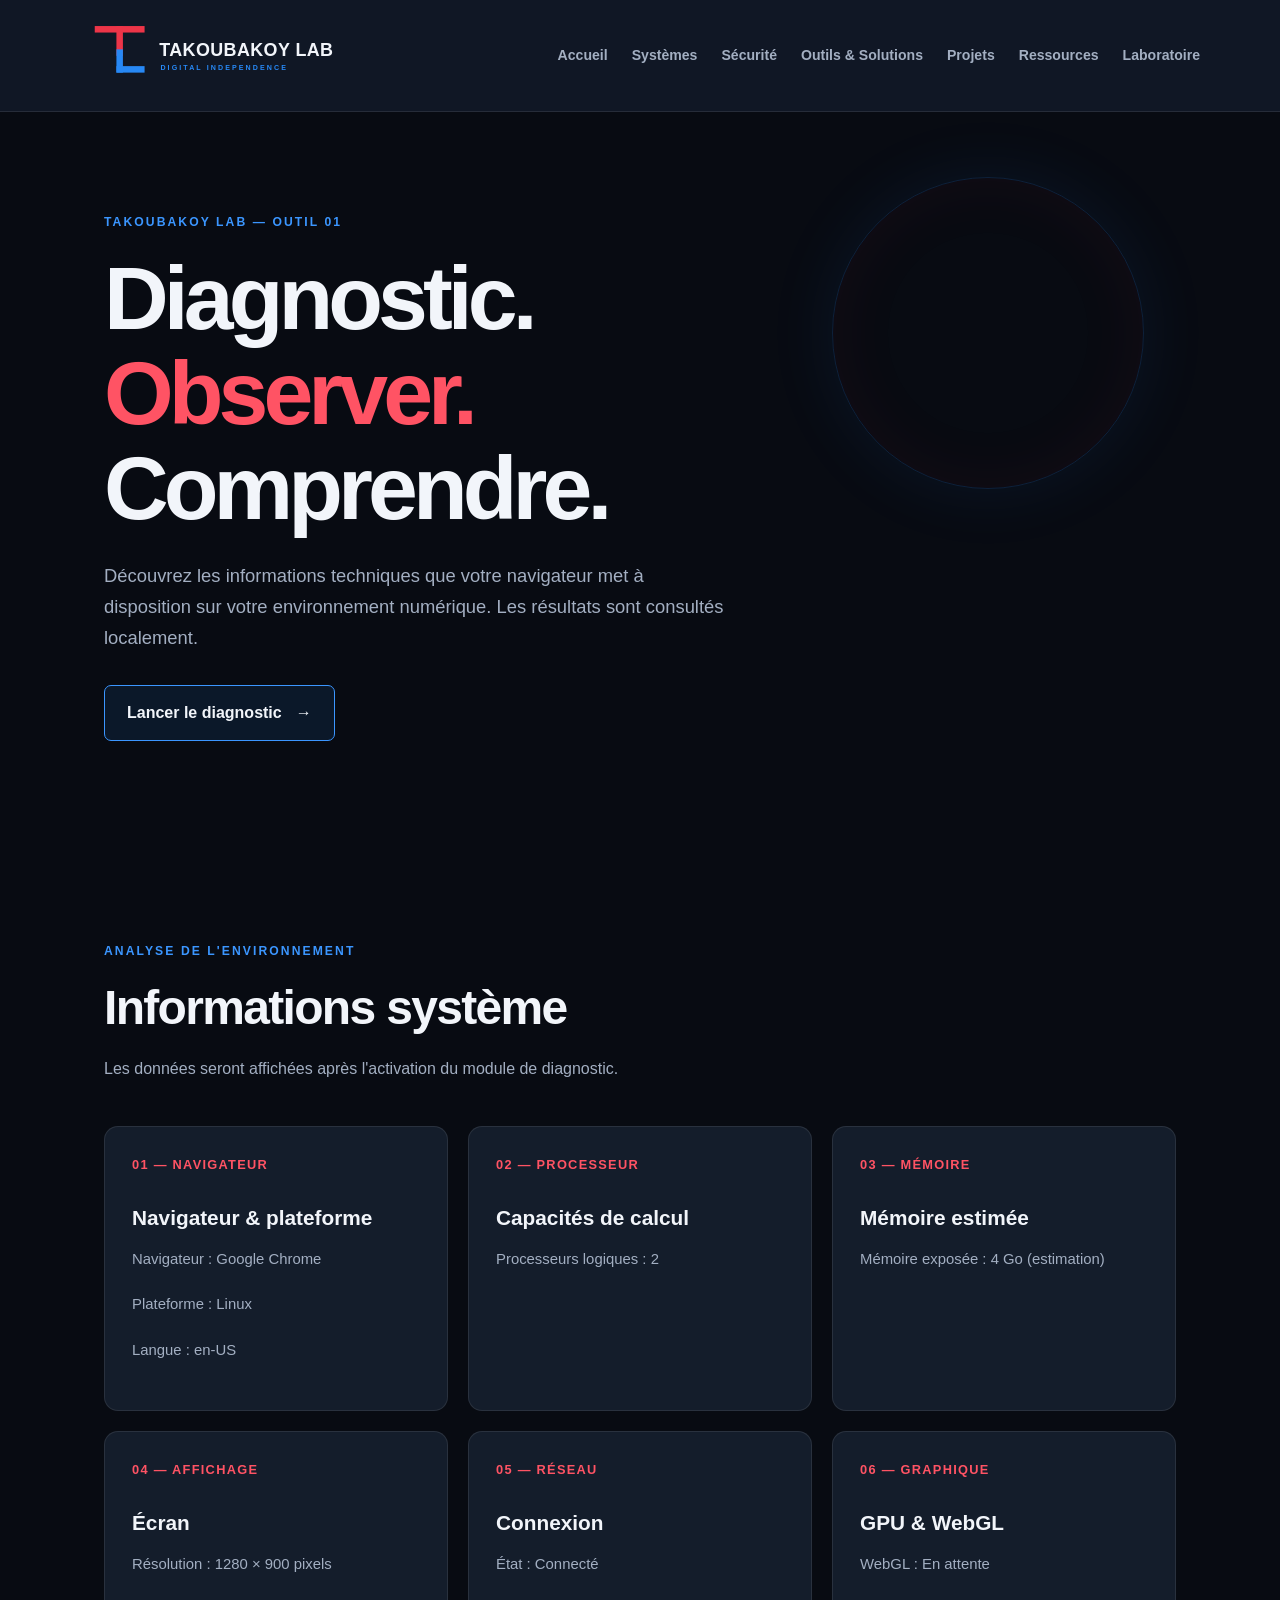
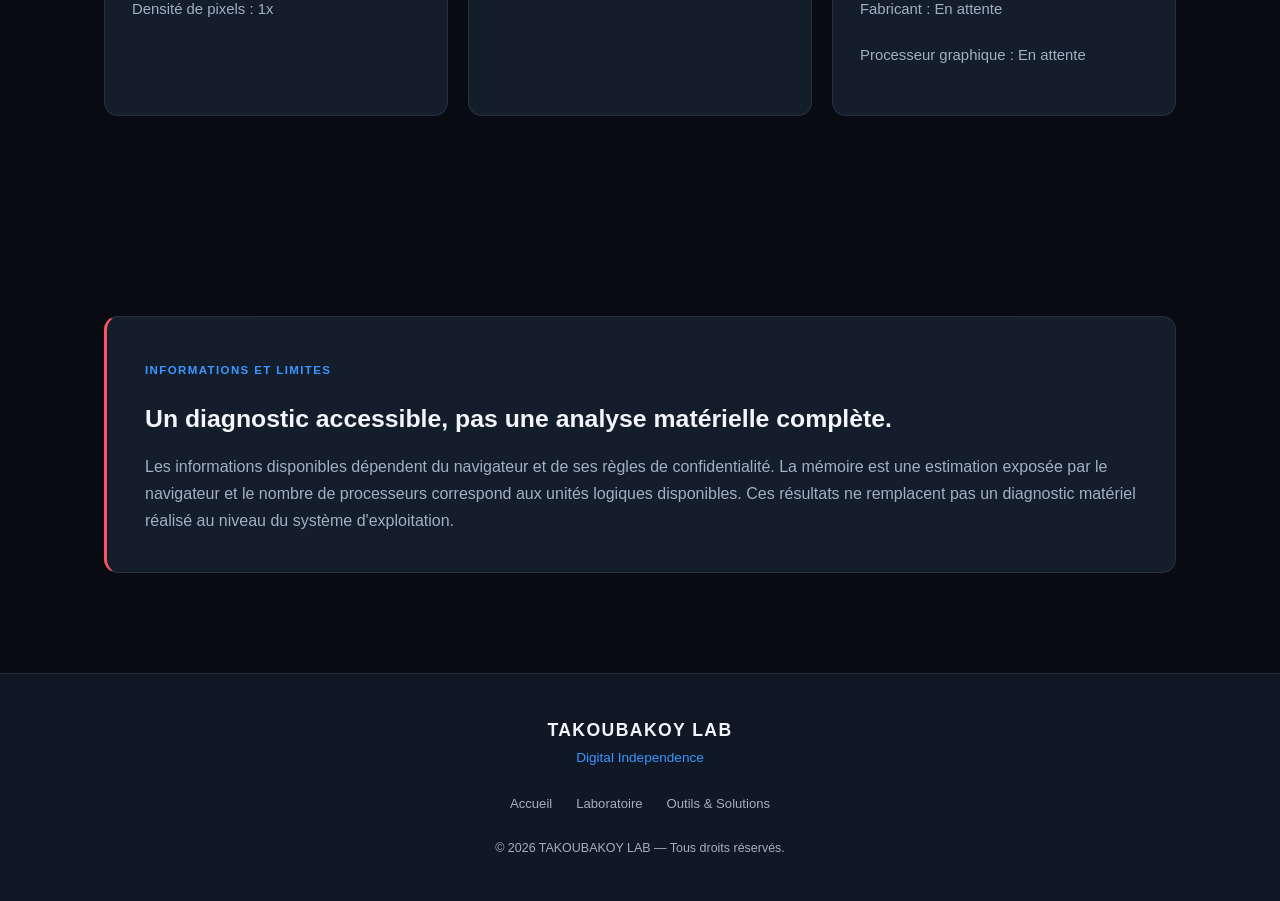
==== diagnostic/index.html @ 609e8e9f "add graphics diagnostic card" ====
<!DOCTYPE html>
<html lang="fr">

<head>
  <meta charset="UTF-8">
  <meta name="viewport" content="width=device-width, initial-scale=1.0">

  <meta name="description" content="Diagnostic de l'environnement numérique : navigateur, plateforme, mémoire disponible, processeurs logiques, affichage et connexion réseau.">
  <meta name="robots" content="index, follow">

  <meta name="theme-color" content="#080b12">

  <link rel="canonical" href="https://takoubakoy90.github.io/takoubakoy-lab/diagnostic/">

  <meta property="og:type" content="website">
  <meta property="og:title" content="Diagnostic système — TAKOUBAKOY LAB">
  <meta property="og:description" content="Analysez les informations techniques accessibles depuis votre navigateur.">
  <meta property="og:url" content="https://takoubakoy90.github.io/takoubakoy-lab/diagnostic/">
  <meta property="og:image" content="https://takoubakoy90.github.io/takoubakoy-lab/assets/images/og-takoubakoy-lab.png">
  <meta property="og:locale" content="fr_FR">
  <meta property="og:site_name" content="TAKOUBAKOY LAB">

  <title>Diagnostic système — TAKOUBAKOY LAB</title>

  <link rel="icon" type="image/svg+xml" href="../assets/images/favicon.svg">
  <link rel="stylesheet" href="../assets/css/style.css">

   <!-- JavaScript TAKOUBAKOY LAB -->
  <script src="../assets/js/modules/browser-info.js" defer></script>
  <script src="../assets/js/modules/system-diagnostic.js" defer></script>
  <script src="../assets/js/main.js" defer></script>

</head>

<body>

  <header class="site-header">

    <a href="../index.html" class="brand"
       aria-label="TAKOUBAKOY LAB - Accueil">

      <img
        src="../assets/images/takoubakoy-lab-logo.svg"
        alt="TAKOUBAKOY LAB — Digital Independence"
        class="brand-logo">

    </a>

    <nav class="main-nav" aria-label="Navigation principale">
      <a href="../index.html">Accueil</a>
      <a href="../systemes/">Systèmes</a>
      <a href="../securite/">Sécurité</a>
      <a href="../outils-solutions/">Outils & Solutions</a>
      <a href="../projets/">Projets</a>
      <a href="../ressources/">Ressources</a>
      <a href="../laboratoire/">Laboratoire</a>
    </nav>

  </header>

  <main>

    <!-- INTRODUCTION -->
    <section class="hero">

      <p class="eyebrow">TAKOUBAKOY LAB — OUTIL 01</p>

      <h1>
        Diagnostic.<br>
        <span>Observer.</span><br>
        Comprendre.
      </h1>

      <p class="hero-description">
        Découvrez les informations techniques que votre navigateur
        met à disposition sur votre environnement numérique.
        Les résultats sont consultés localement.
      </p>

      <a href="#diagnostic" class="primary-link">
        Lancer le diagnostic
        <span aria-hidden="true">→</span>
      </a>

    </section>

    <!-- RÉSULTATS -->
    <section class="content-section" id="diagnostic">

      <div class="section-heading">

        <p class="eyebrow">ANALYSE DE L'ENVIRONNEMENT</p>

        <h2>Informations système</h2>

        <p>
          Les données seront affichées après l'activation
          du module de diagnostic.
        </p>

      </div>

      <div class="domain-grid">

        <article class="domain-card">
          <span class="card-number">01 — NAVIGATEUR</span>
          <h3>Navigateur & plateforme</h3>
          <p>Navigateur : <span id="diag-user-agent">En attente</span></p>
          <p>Plateforme : <span id="diag-platform">En attente</span></p>
          <p>Langue : <span id="diag-language">En attente</span></p>
        </article>

        <article class="domain-card">
          <span class="card-number">02 — PROCESSEUR</span>
          <h3>Capacités de calcul</h3>
          <p>Processeurs logiques : <span id="diag-cores">En attente</span></p>
        </article>

        <article class="domain-card">
          <span class="card-number">03 — MÉMOIRE</span>
          <h3>Mémoire estimée</h3>
          <p>Mémoire exposée : <span id="diag-memory">En attente</span></p>
        </article>

        <article class="domain-card">
          <span class="card-number">04 — AFFICHAGE</span>
          <h3>Écran</h3>
          <p>Résolution : <span id="diag-resolution">En attente</span></p>
          <p>Densité de pixels : <span id="diag-pixel-ratio">En attente</span></p>
        </article>

        <article class="domain-card">
          <span class="card-number">05 — RÉSEAU</span>
          <h3>Connexion</h3>
          <p>État : <span id="diag-online">En attente</span></p>
        </article>
                <article class="domain-card">
          <span class="card-number">06 — GRAPHIQUE</span>
          <h3>GPU & WebGL</h3>
          <p>WebGL : <span id="diag-webgl">En attente</span></p>
          <p>Fabricant : <span id="diag-gpu-vendor">En attente</span></p>
          <p>Processeur graphique : <span id="diag-gpu-renderer">En attente</span></p>
        </article>

      </div>

    </section>

    <!-- MÉTHODOLOGIE -->
    <section class="content-section">

      <div class="project-panel">

        <span class="project-status">INFORMATIONS ET LIMITES</span>

        <h3>Un diagnostic accessible, pas une analyse matérielle complète.</h3>

        <p>
          Les informations disponibles dépendent du navigateur
          et de ses règles de confidentialité. La mémoire est une
          estimation exposée par le navigateur et le nombre de
          processeurs correspond aux unités logiques disponibles.
          Ces résultats ne remplacent pas un diagnostic matériel
          réalisé au niveau du système d'exploitation.
        </p>

      </div>

    </section>

  </main>

  <footer class="site-footer">

    <p class="footer-brand">TAKOUBAKOY LAB</p>

    <p class="footer-tagline">Digital Independence</p>

    <nav class="footer-nav" aria-label="Navigation de pied de page">
      <a href="../index.html">Accueil</a>
      <a href="../laboratoire/">Laboratoire</a>
      <a href="../outils-solutions/">Outils & Solutions</a>
    </nav>

    <p class="footer-copy">
      © 2026 TAKOUBAKOY LAB — Tous droits réservés.
    </p>

  </footer>

</body>
</html>
---- assets/css/style.css ----
/* ========================================
   TAKOUBAKOY LAB
   DIGITAL INDEPENDENCE
   Design System — Version 2.0
======================================== */

/* 01 — VARIABLES */

:root {
  --bg-main: #080b12;
  --bg-secondary: #101725;
  --bg-card: #141d2b;
  --bg-card-hover: #19263a;

  --text-main: #f2f5fa;
  --text-muted: #a3afc2;

--accent-red: #ff5364;
--accent-blue: #3b96ff;

  --border-color: rgba(255, 255, 255, 0.09);
  --content-width: 1120px;

  --radius: 14px;
  --transition: 0.3s ease;
}

/* 02 — RESET */

* {
  box-sizing: border-box;
  margin: 0;
  padding: 0;
}

html {
  scroll-behavior: smooth;
  scroll-padding-top: 30px;
}

body {
  min-height: 100vh;
  background: var(--bg-main);
  color: var(--text-main);
  font-family: Arial, Helvetica, sans-serif;
  line-height: 1.7;
  -webkit-font-smoothing: antialiased;
}

a {
  color: inherit;
  text-decoration: none;
}

img {
  max-width: 100%;
}

/* 03 — EN-TÊTE */

.site-header {
  display: flex;
  align-items: center;
  justify-content: space-between;
  gap: 32px;
  min-height: 112px;
  padding: 16px max(24px, calc((100% - var(--content-width)) / 2));
  border-bottom: 1px solid var(--border-color);
  background: var(--bg-secondary);
}

.brand {
  display: inline-flex;
  align-items: center;
  flex-shrink: 0;
}

.brand-logo {
  display: block;
  width: min(100%, 300px);
  height: auto;
  max-height: 78px;
  object-fit: contain;
}

/* 04 — NAVIGATION */

.main-nav {
  display: flex;
  align-items: center;
  justify-content: flex-end;
  flex-wrap: wrap;
  gap: 24px;
}

.main-nav a {
  color: var(--text-muted);
  font-size: 0.88rem;
  font-weight: 600;
  transition: color var(--transition);
}

.main-nav a:hover {
  color: var(--accent-blue);
}

/* 05 — CONTENU PRINCIPAL */

main {
  width: 100%;
  overflow: hidden;
}

.hero,
.content-section,
.philosophy-section {
  max-width: var(--content-width);
  margin: 0 auto;
  padding: 100px 24px;
}

/* 06 — SECTION HERO */

.hero {
  position: relative;
  isolation: isolate;
  display: flex;
  flex-direction: column;
  align-items: flex-start;
  justify-content: center;
  min-height: 590px;
}

.hero::before {
  position: absolute;
  z-index: -1;
  top: 65px;
  right: 5%;
  width: 310px;
  height: 310px;
  border: 1px solid rgba(39, 136, 245, 0.18);
  border-radius: 50%;
  box-shadow:
    0 0 70px rgba(39, 136, 245, 0.09),
    inset 0 0 70px rgba(237, 53, 72, 0.06);
  content: "";
  animation: pulse 6s ease-in-out infinite;
}

.eyebrow {
  margin-bottom: 18px;
  color: var(--accent-blue);
  font-size: 0.76rem;
  font-weight: 800;
  letter-spacing: 0.17em;
}

.hero h1 {
  margin-bottom: 24px;
  font-size: clamp(3rem, 7vw, 5.7rem);
  font-weight: 800;
  line-height: 1.06;
  letter-spacing: -0.055em;
}

.hero h1 span {
  color: var(--accent-red);
}

.hero-description {
  max-width: 620px;
  margin-bottom: 32px;
  color: var(--text-muted);
  font-size: 1.15rem;
}

.primary-link {
  display: inline-flex;
  align-items: center;
  gap: 14px;
  padding: 13px 22px;
  border: 1px solid var(--accent-blue);
  border-radius: 7px;
  background: rgba(39, 136, 245, 0.1);
  color: var(--text-main);
  font-weight: 700;
  transition: var(--transition);
}

.primary-link:hover {
  background: var(--accent-blue);
  transform: translateY(-3px);
}

/* 07 — TITRES DE SECTIONS */

.section-heading {
  max-width: 720px;
  margin-bottom: 44px;
}

.section-heading h2,
.philosophy-section h2,
.resources-section h2 {
  margin-bottom: 18px;
  font-size: clamp(2rem, 4vw, 3rem);
  font-weight: 800;
  line-height: 1.2;
  letter-spacing: -0.035em;
}

.section-heading > p:last-child,
.philosophy-section > p:not(.eyebrow):not(.philosophy-signature),
.resources-section > p:last-child {
  max-width: 680px;
  color: var(--text-muted);
}

/* 08 — CARTES DES DOMAINES */

.domain-grid {
  display: grid;
  grid-template-columns: repeat(3, minmax(0, 1fr));
  gap: 20px;
}

.domain-card {
  position: relative;
  min-height: 245px;
  padding: 27px;
  overflow: hidden;
  border: 1px solid var(--border-color);
  border-radius: var(--radius);
  background: var(--bg-card);
  transition:
    background var(--transition),
    border-color var(--transition),
    transform var(--transition);
}

.domain-card:hover {
  transform: translateY(-5px);
  border-color: rgba(39, 136, 245, 0.45);
  background: var(--bg-card-hover);
}

.card-number {
  display: block;
  margin-bottom: 24px;
  color: var(--accent-red);
  font-size: 0.8rem;
  font-weight: 800;
  letter-spacing: 0.1em;
}

.domain-card h3 {
  margin-bottom: 12px;
  font-size: 1.3rem;
  font-weight: 700;
}

.domain-card p {
  margin-bottom: 20px;
  color: var(--text-muted);
  font-size: 0.93rem;
}

.card-arrow {
  color: var(--accent-blue);
  font-size: 0.85rem;
  font-weight: 700;
}

/* 09 — PHILOSOPHIE */

.philosophy-section {
  position: relative;
  max-width: none;
  padding-right: max(24px, calc((100% - var(--content-width)) / 2));
  padding-left: max(24px, calc((100% - var(--content-width)) / 2));
  border-top: 1px solid var(--border-color);
  border-bottom: 1px solid var(--border-color);
  background:
    linear-gradient(
      110deg,
      rgba(237, 53, 72, 0.07),
      transparent 45%,
      rgba(39, 136, 245, 0.08)
    ),
    var(--bg-secondary);
}

.philosophy-section h2 {
  max-width: 780px;
}

.philosophy-signature {
  margin-top: 30px;
  color: var(--accent-blue);
  font-weight: 700;
}

/* 10 — PROJETS */

.project-panel {
  padding: 38px;
  border: 1px solid var(--border-color);
  border-left: 3px solid var(--accent-red);
  border-radius: var(--radius);
  background: var(--bg-card);
}

.project-status {
  display: inline-block;
  margin-bottom: 18px;
  color: var(--accent-blue);
  font-size: 0.72rem;
  font-weight: 800;
  letter-spacing: 0.12em;
}

.project-panel h3 {
  margin-bottom: 12px;
  font-size: 1.55rem;
}

.project-panel p {
  color: var(--text-muted);
}

/* 11 — RESSOURCES */

.resources-section {
  border-top: 1px solid var(--border-color);
}

.resources-section h2 {
  max-width: 650px;
}

/* 12 — PIED DE PAGE */

.site-footer {
  padding: 42px 24px;
  border-top: 1px solid var(--border-color);
  background: var(--bg-secondary);
  text-align: center;
}

.footer-brand {
  color: var(--text-main);
  font-size: 1.1rem;
  font-weight: 800;
  letter-spacing: 0.08em;
}

.site-footer > p:nth-child(2) {
  color: var(--accent-blue);
  font-size: 0.85rem;
}
.footer-tagline {
  color: var(--accent-blue);
  font-size: 0.85rem;
}

.footer-nav {
  display: flex;
  justify-content: center;
  flex-wrap: wrap;
  gap: 12px 24px;
  margin-top: 24px;
}

.footer-nav a {
  color: var(--text-muted);
  font-size: 0.82rem;
  text-decoration: none;
  transition: color 0.2s ease;
}

.footer-nav a:hover {
  color: var(--accent-blue);
}

.footer-nav a:focus-visible {
  outline: 2px solid var(--accent-blue);
  outline-offset: 4px;
}

.footer-copy {
  margin-top: 22px;
  color: var(--text-muted);
  font-size: 0.78rem;
}

/* 13 — ANIMATION */

@keyframes pulse {
  0%, 100% {
    transform: scale(1);
    opacity: 0.55;
  }

  50% {
    transform: scale(1.08);
    opacity: 1;
  }
}

/* 14 — RESPONSIVE */

@media (max-width: 900px) {
  .site-header {
    flex-direction: column;
    justify-content: center;
    gap: 18px;
    padding: 20px 24px;
  }

  .main-nav {
    justify-content: center;
    gap: 16px;
  }

  .domain-grid {
    grid-template-columns: repeat(2, minmax(0, 1fr));
  }

  .hero {
    min-height: 510px;
  }
}

@media (max-width: 600px) {
  .site-header {
    min-height: auto;
    padding: 18px;
  }

  .brand-logo {
    width: min(100%, 280px);
    max-height: 70px;
  }

  .main-nav {
    gap: 10px 16px;
  }

  .main-nav a {
    font-size: 0.78rem;
  }

  .hero,
  .content-section {
    padding: 75px 20px;
  }

  .hero {
    min-height: 490px;
  }

  .hero::before {
    top: 45px;
    right: -60px;
    width: 190px;
    height: 190px;
  }

  .hero-description {
    font-size: 1rem;
  }

  .domain-grid {
    grid-template-columns: 1fr;
    gap: 15px;
  }

  .domain-card {
    min-height: 210px;
  }

  .philosophy-section {
    padding: 75px 20px;
  }

  .project-panel {
    padding: 26px;
  }

  .site-footer {
    padding: 35px 18px;
  }
}

/* 15 — ACCESSIBILITÉ */

::selection {
  background: var(--accent-blue);
  color: white;
}

:focus-visible {
  outline: 2px solid var(--accent-blue);
  outline-offset: 4px;
}

@media (prefers-reduced-motion: reduce) {
  *,
  *::before,
  *::after {
    scroll-behavior: auto !important;
    animation-duration: 0.01ms !important;
    animation-iteration-count: 1 !important;
    transition-duration: 0.01ms !important;
  }
}
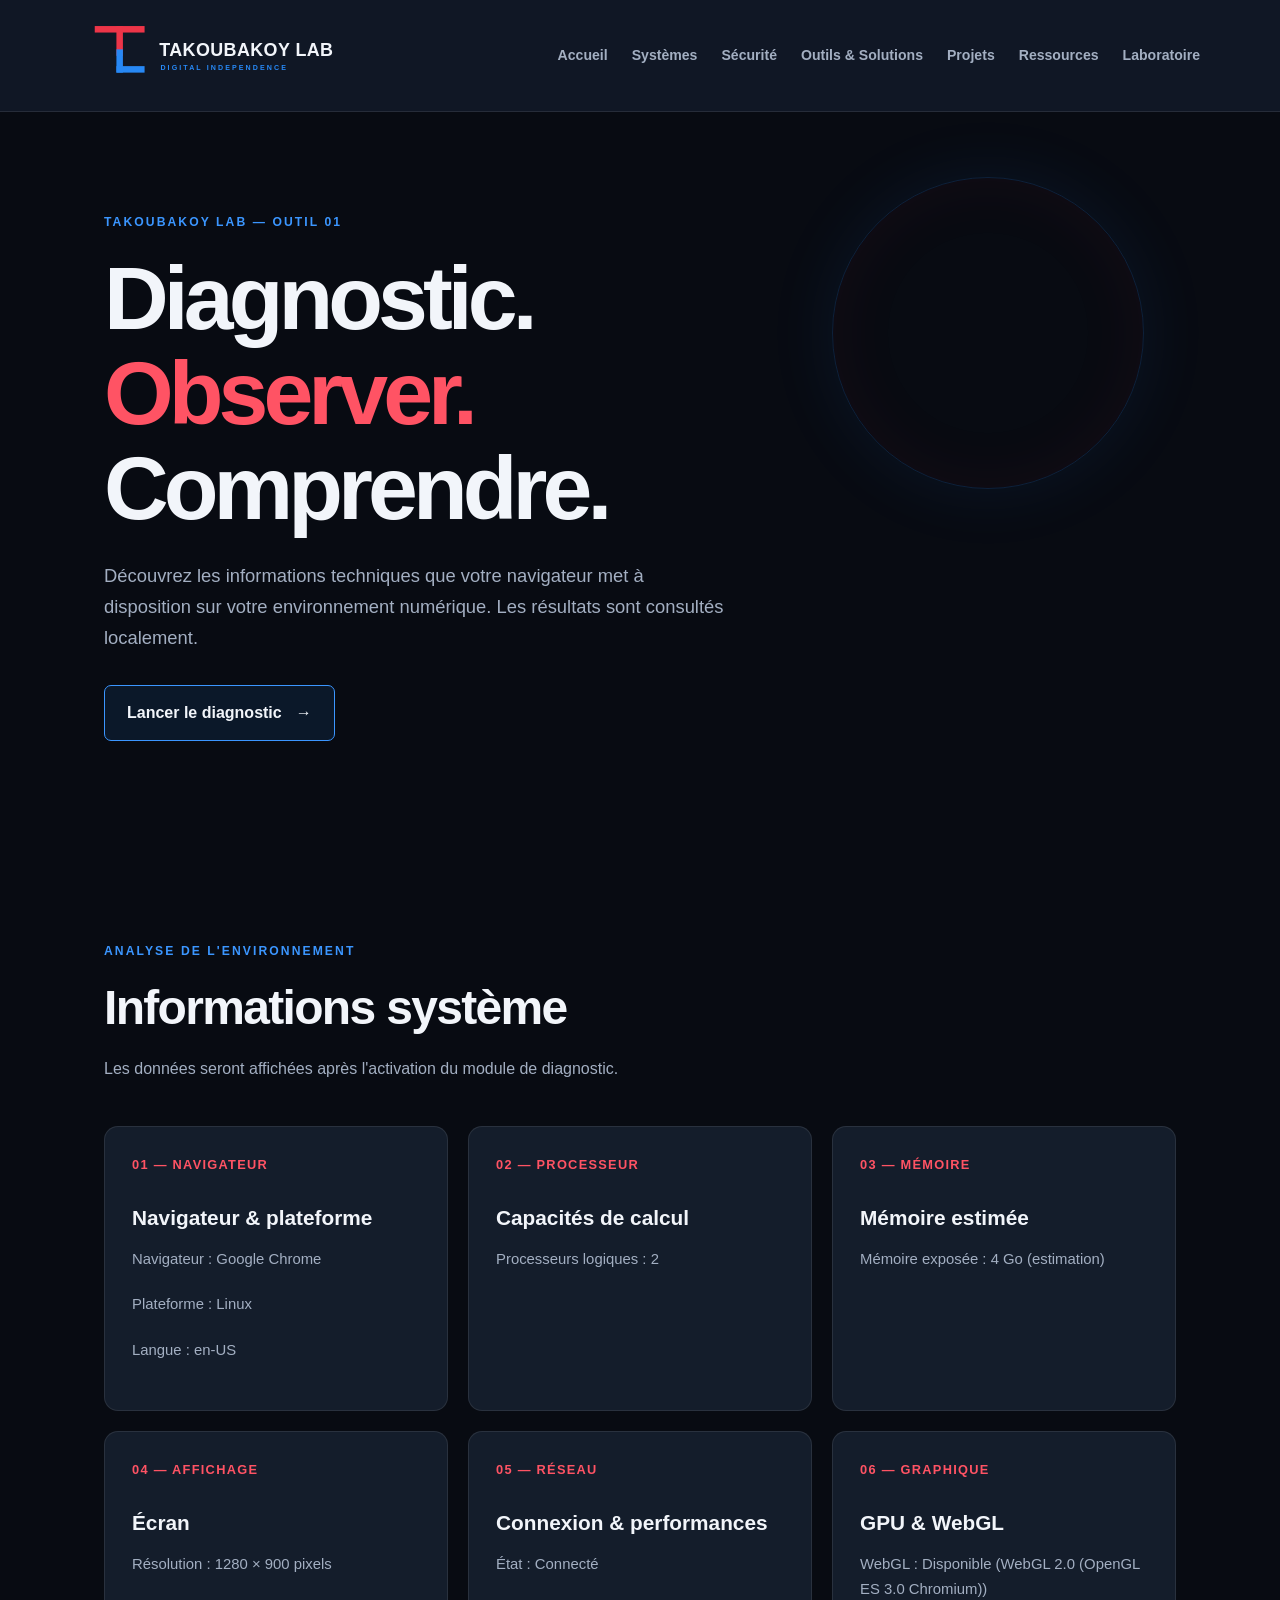
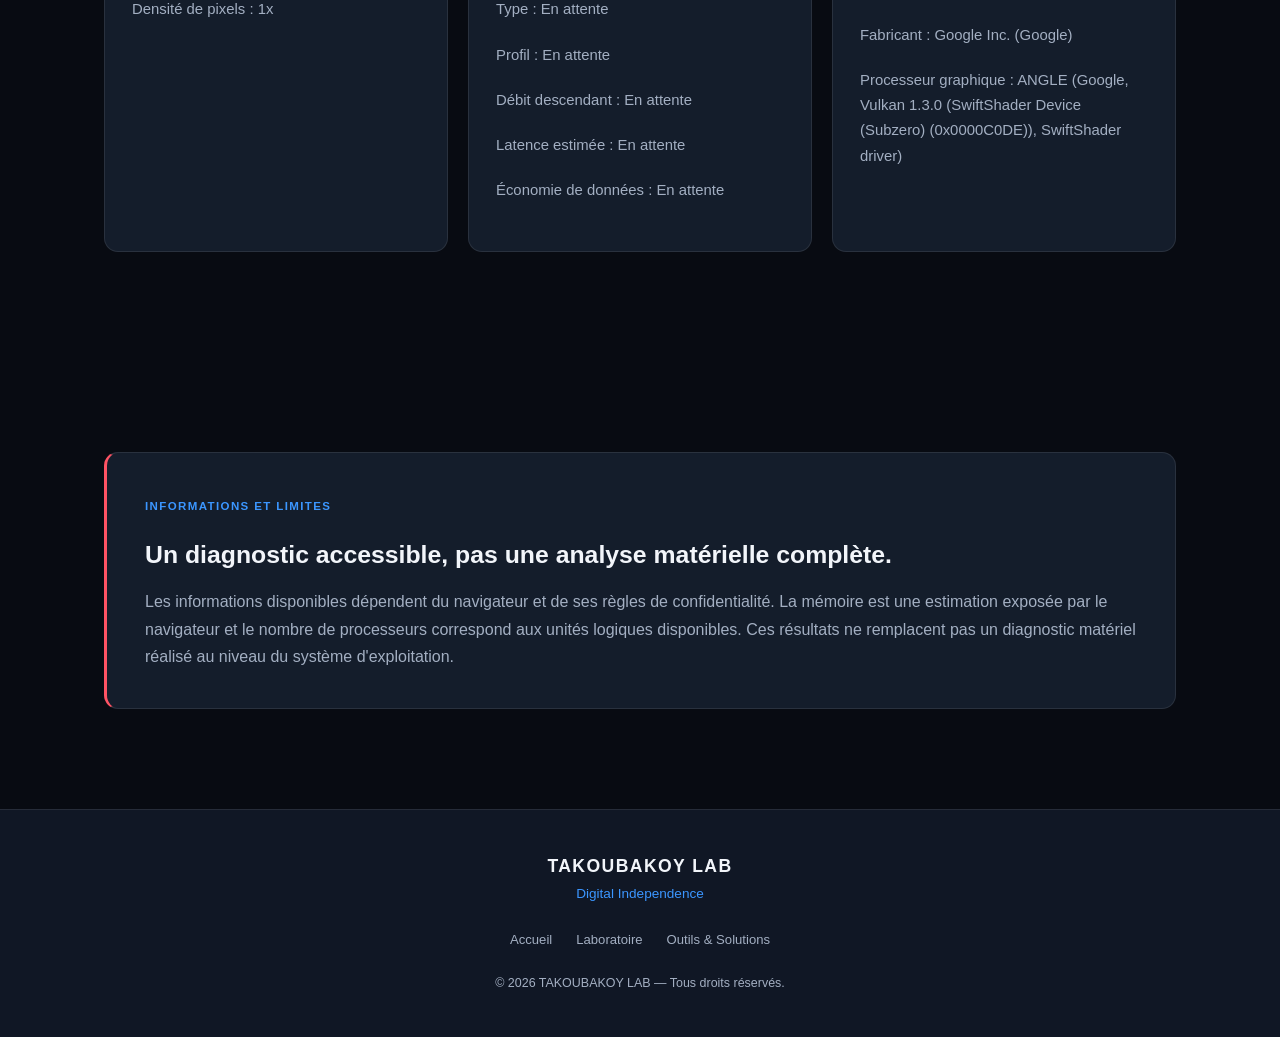
==== commit 4bb7e4e5: "expand network diagnostic interface" ====
--- a/diagnostic/index.html
+++ b/diagnostic/index.html
@@ -130,10 +130,15 @@
           <p>Densité de pixels : <span id="diag-pixel-ratio">En attente</span></p>
         </article>
 
-        <article class="domain-card">
+               <article class="domain-card">
           <span class="card-number">05 — RÉSEAU</span>
-          <h3>Connexion</h3>
+          <h3>Connexion & performances</h3>
           <p>État : <span id="diag-online">En attente</span></p>
+          <p>Type : <span id="diag-network-type">En attente</span></p>
+          <p>Profil : <span id="diag-network-profile">En attente</span></p>
+          <p>Débit descendant : <span id="diag-network-downlink">En attente</span></p>
+          <p>Latence estimée : <span id="diag-network-rtt">En attente</span></p>
+          <p>Économie de données : <span id="diag-network-save-data">En attente</span></p>
         </article>
                 <article class="domain-card">
           <span class="card-number">06 — GRAPHIQUE</span>
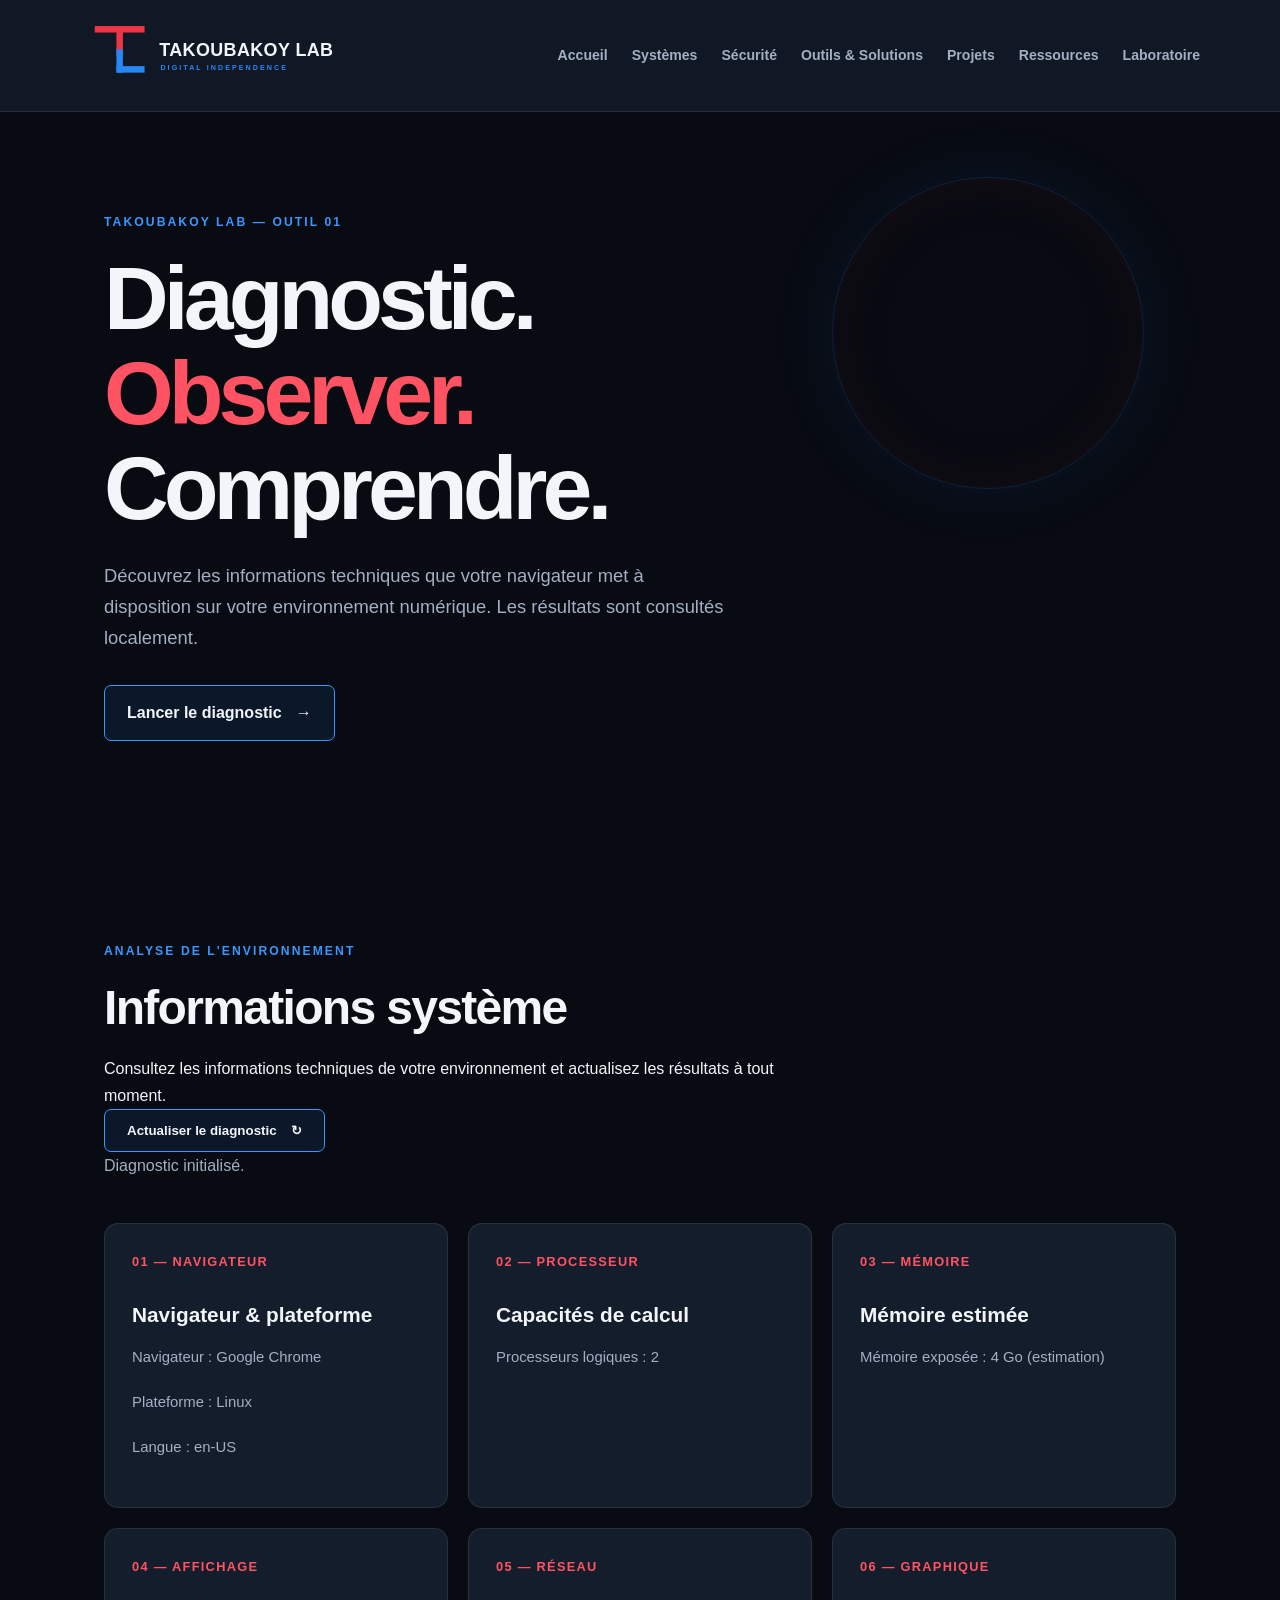
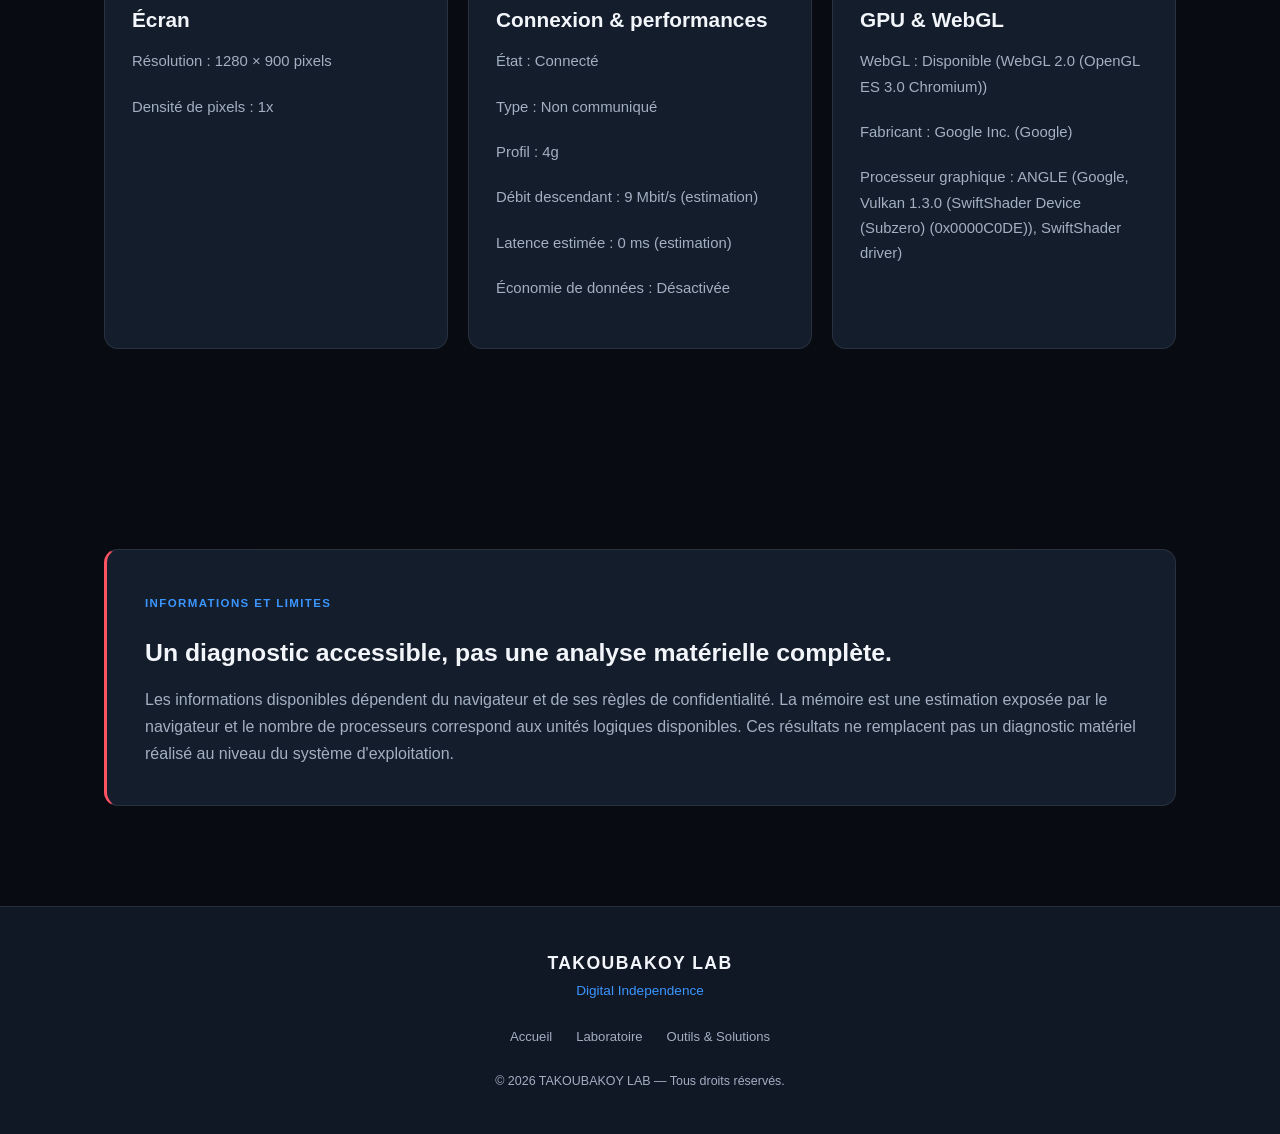
==== commit 718a8ca4: "add diagnostic refresh control Added instructions for refreshing diagnostic data." ====
--- a/diagnostic/index.html
+++ b/diagnostic/index.html
@@ -94,9 +94,21 @@
 
         <h2>Informations système</h2>
 
-        <p>
-          Les données seront affichées après l'activation
-          du module de diagnostic.
+              <p>
+          Consultez les informations techniques de votre environnement
+          et actualisez les résultats à tout moment.
+        </p>
+
+        <button
+          type="button"
+          id="diag-refresh"
+          class="primary-link">
+          Actualiser le diagnostic
+          <span aria-hidden="true">↻</span>
+        </button>
+
+        <p id="diag-last-update" aria-live="polite">
+          Diagnostic initialisé.
         </p>
 
       </div>
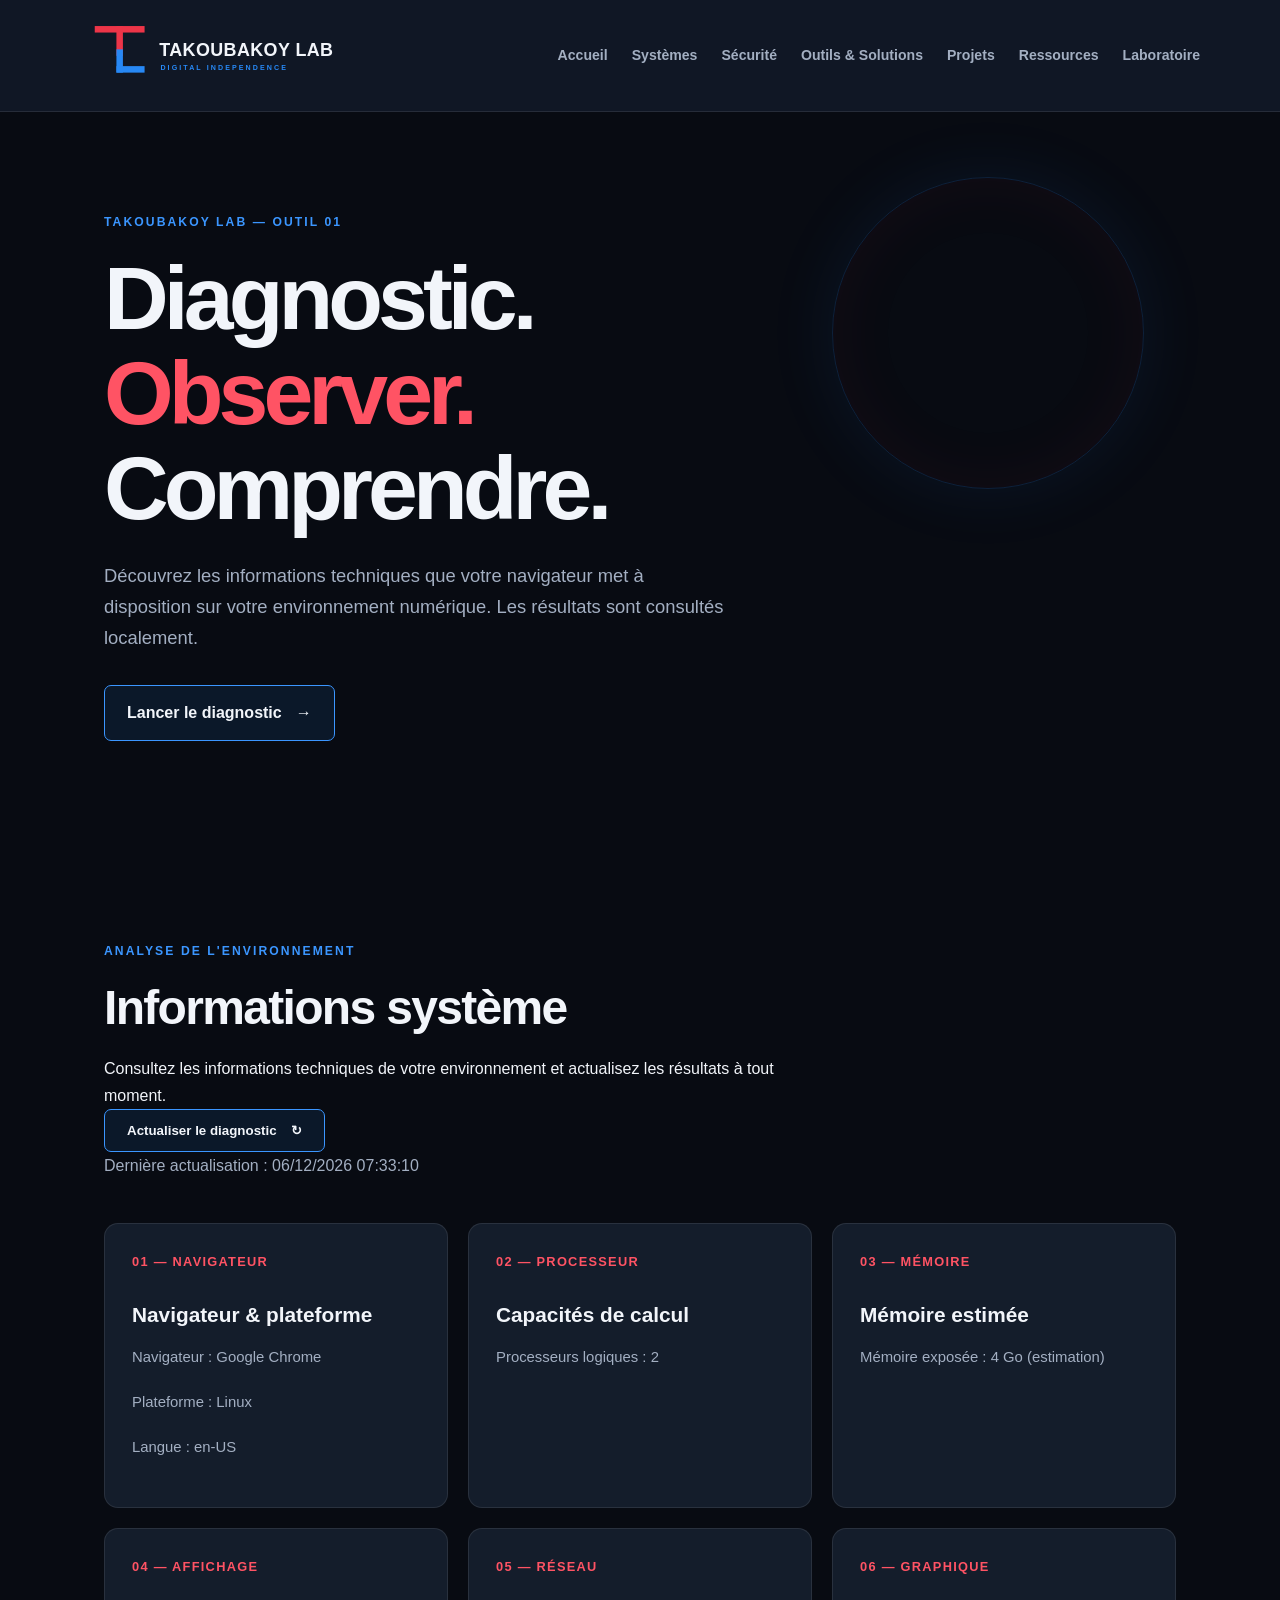
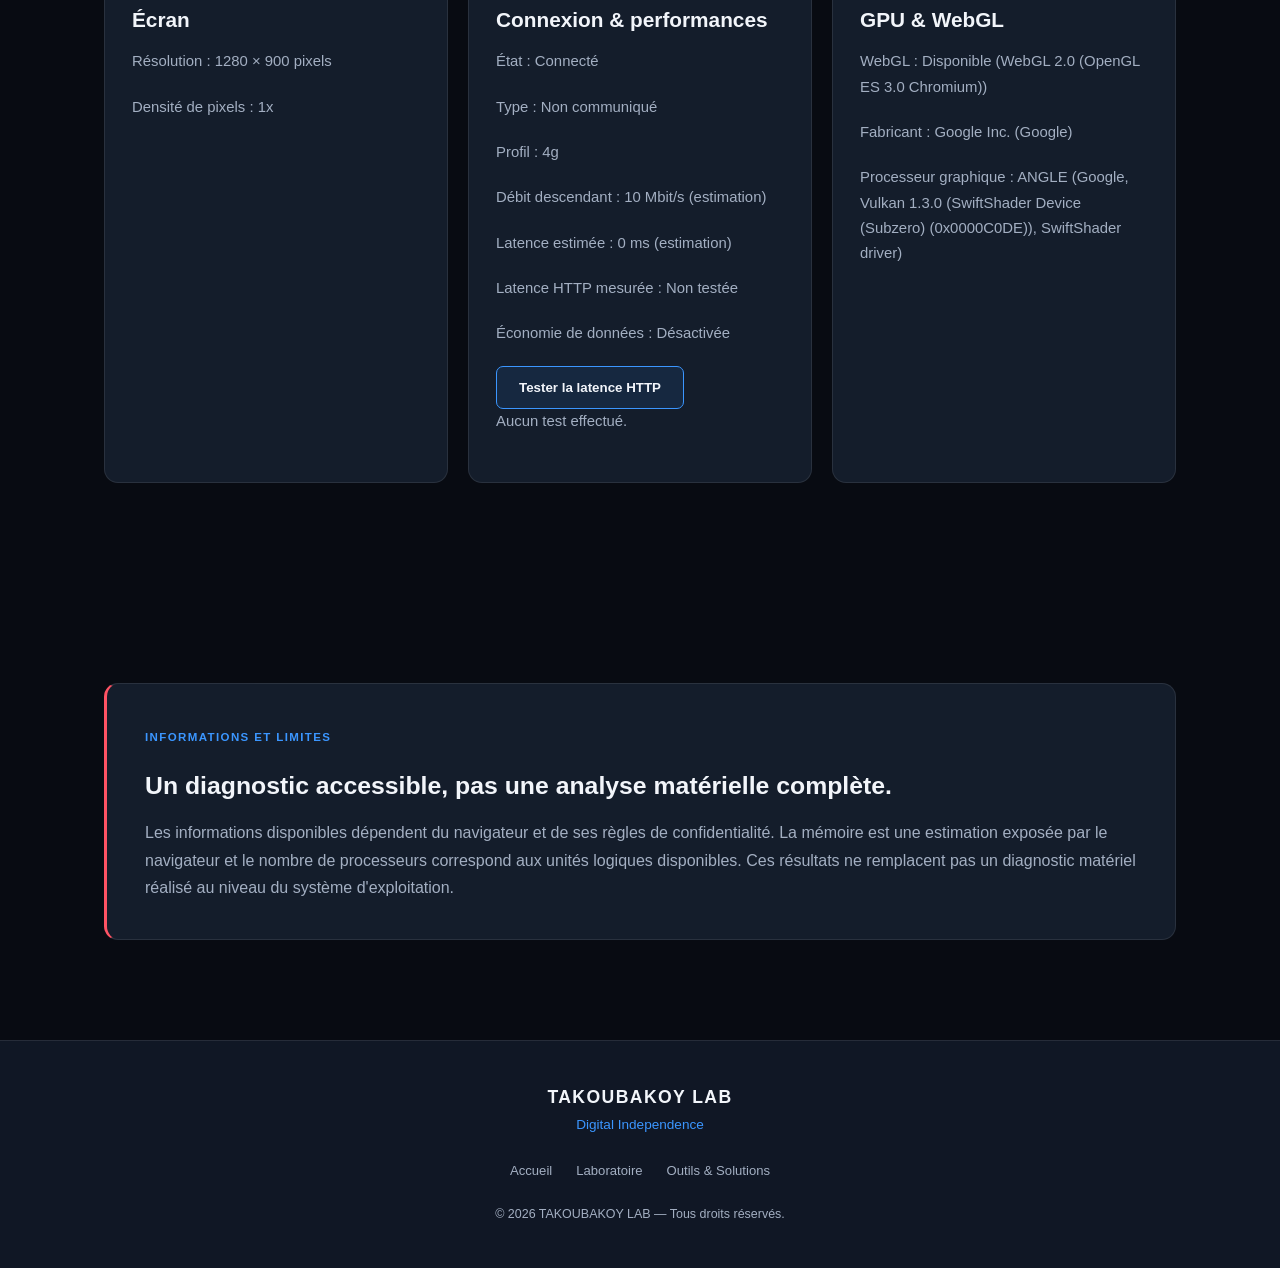
==== commit ad6065a3: "add HTTP latency test interface" ====
--- a/diagnostic/index.html
+++ b/diagnostic/index.html
@@ -149,8 +149,20 @@
           <p>Type : <span id="diag-network-type">En attente</span></p>
           <p>Profil : <span id="diag-network-profile">En attente</span></p>
           <p>Débit descendant : <span id="diag-network-downlink">En attente</span></p>
-          <p>Latence estimée : <span id="diag-network-rtt">En attente</span></p>
+                    <p>Latence estimée : <span id="diag-network-rtt">En attente</span></p>
+          <p>Latence HTTP mesurée : <span id="diag-http-latency">Non testée</span></p>
           <p>Économie de données : <span id="diag-network-save-data">En attente</span></p>
+
+          <button
+            type="button"
+            id="diag-http-test"
+            class="primary-link">
+            Tester la latence HTTP
+          </button>
+
+          <p id="diag-http-status" aria-live="polite">
+            Aucun test effectué.
+          </p>
         </article>
                 <article class="domain-card">
           <span class="card-number">06 — GRAPHIQUE</span>
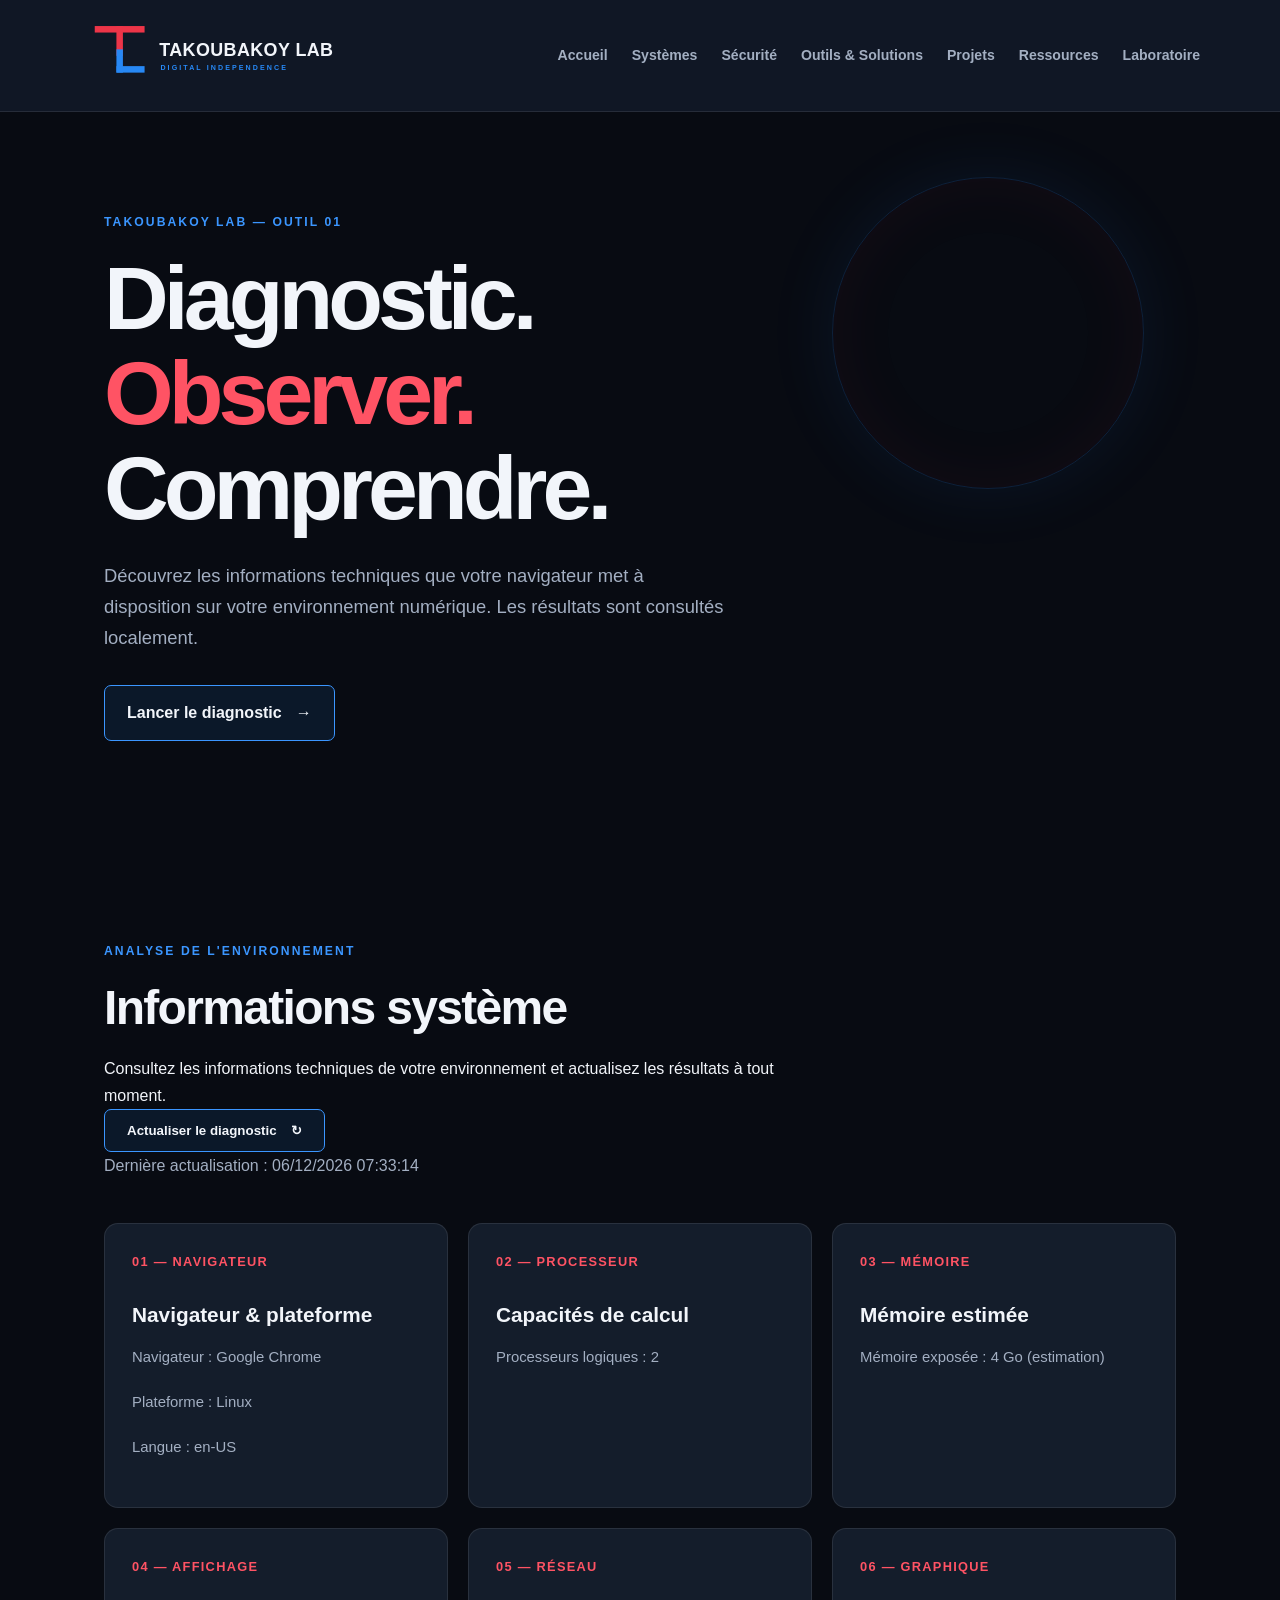
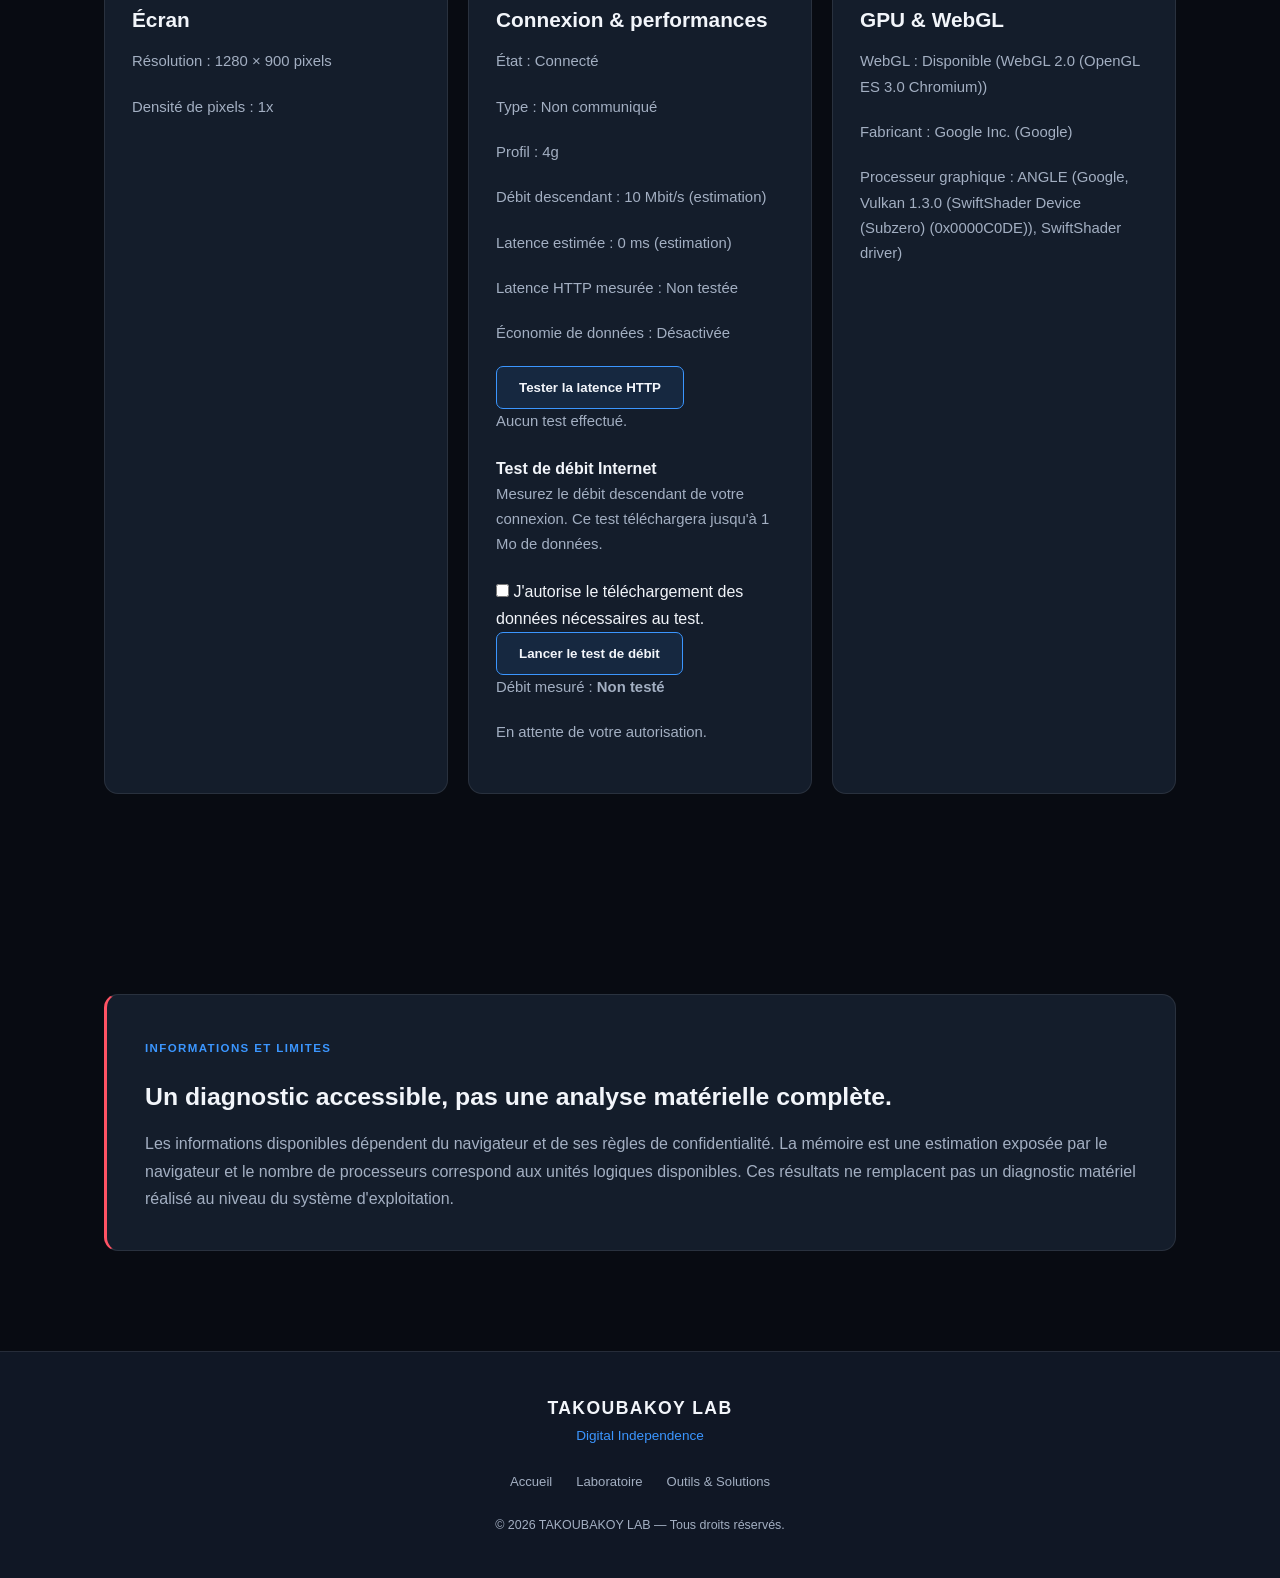
==== commit 2d5a50a6: "add controlled internet speed test interface Added a speed test panel with user consent checkbox and" ====
--- a/diagnostic/index.html
+++ b/diagnostic/index.html
@@ -163,6 +163,40 @@
           <p id="diag-http-status" aria-live="polite">
             Aucun test effectué.
           </p>
+                           <div class="speed-test-panel">
+
+            <h4>Test de débit Internet</h4>
+
+            <p>
+              Mesurez le débit descendant de votre connexion.
+              Ce test téléchargera jusqu'à 1 Mo de données.
+            </p>
+
+            <label>
+              <input
+                type="checkbox"
+                id="diag-speed-consent">
+              J'autorise le téléchargement des données nécessaires au test.
+            </label>
+
+            <button
+              type="button"
+              id="diag-speed-test"
+              class="primary-link"
+              disabled>
+              Lancer le test de débit
+            </button>
+
+            <p>
+              Débit mesuré :
+              <strong id="diag-speed-result">Non testé</strong>
+            </p>
+
+            <p id="diag-speed-status" aria-live="polite">
+              En attente de votre autorisation.
+            </p>
+
+          </div>
         </article>
                 <article class="domain-card">
           <span class="card-number">06 — GRAPHIQUE</span>
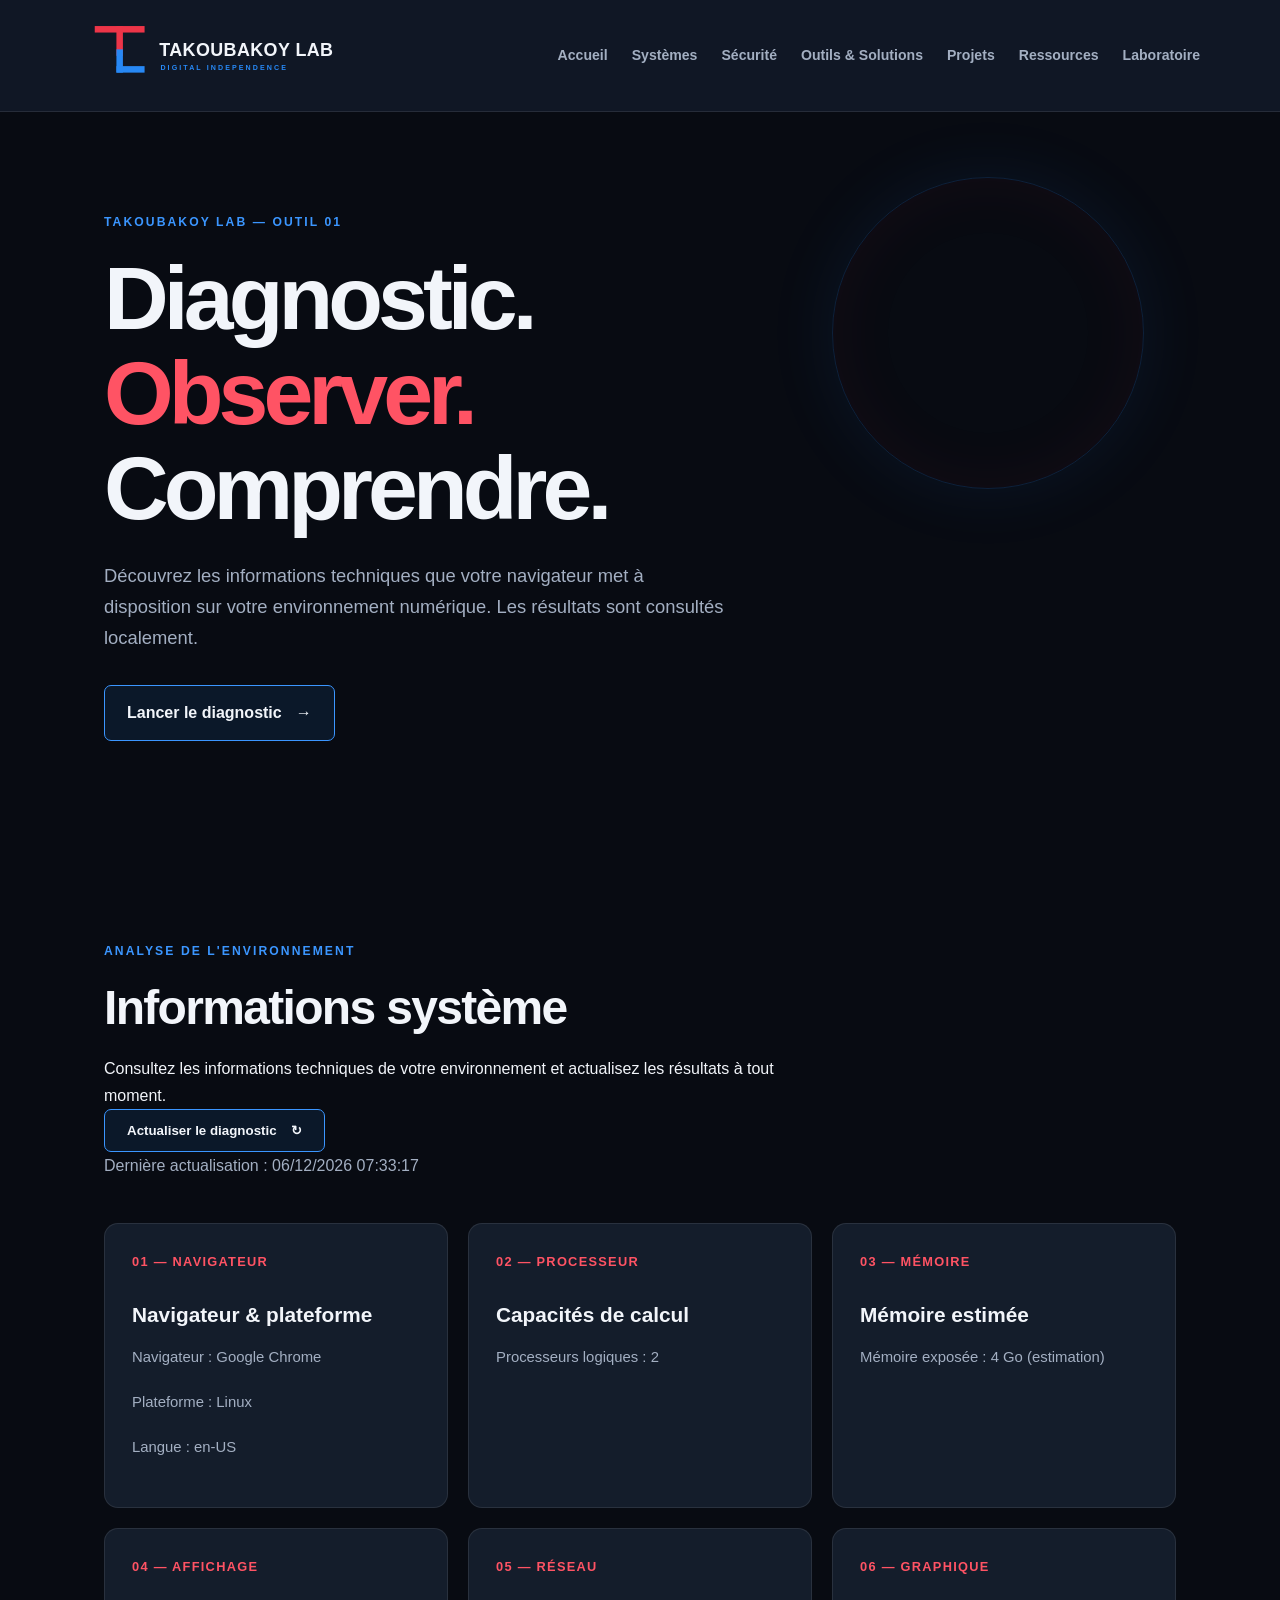
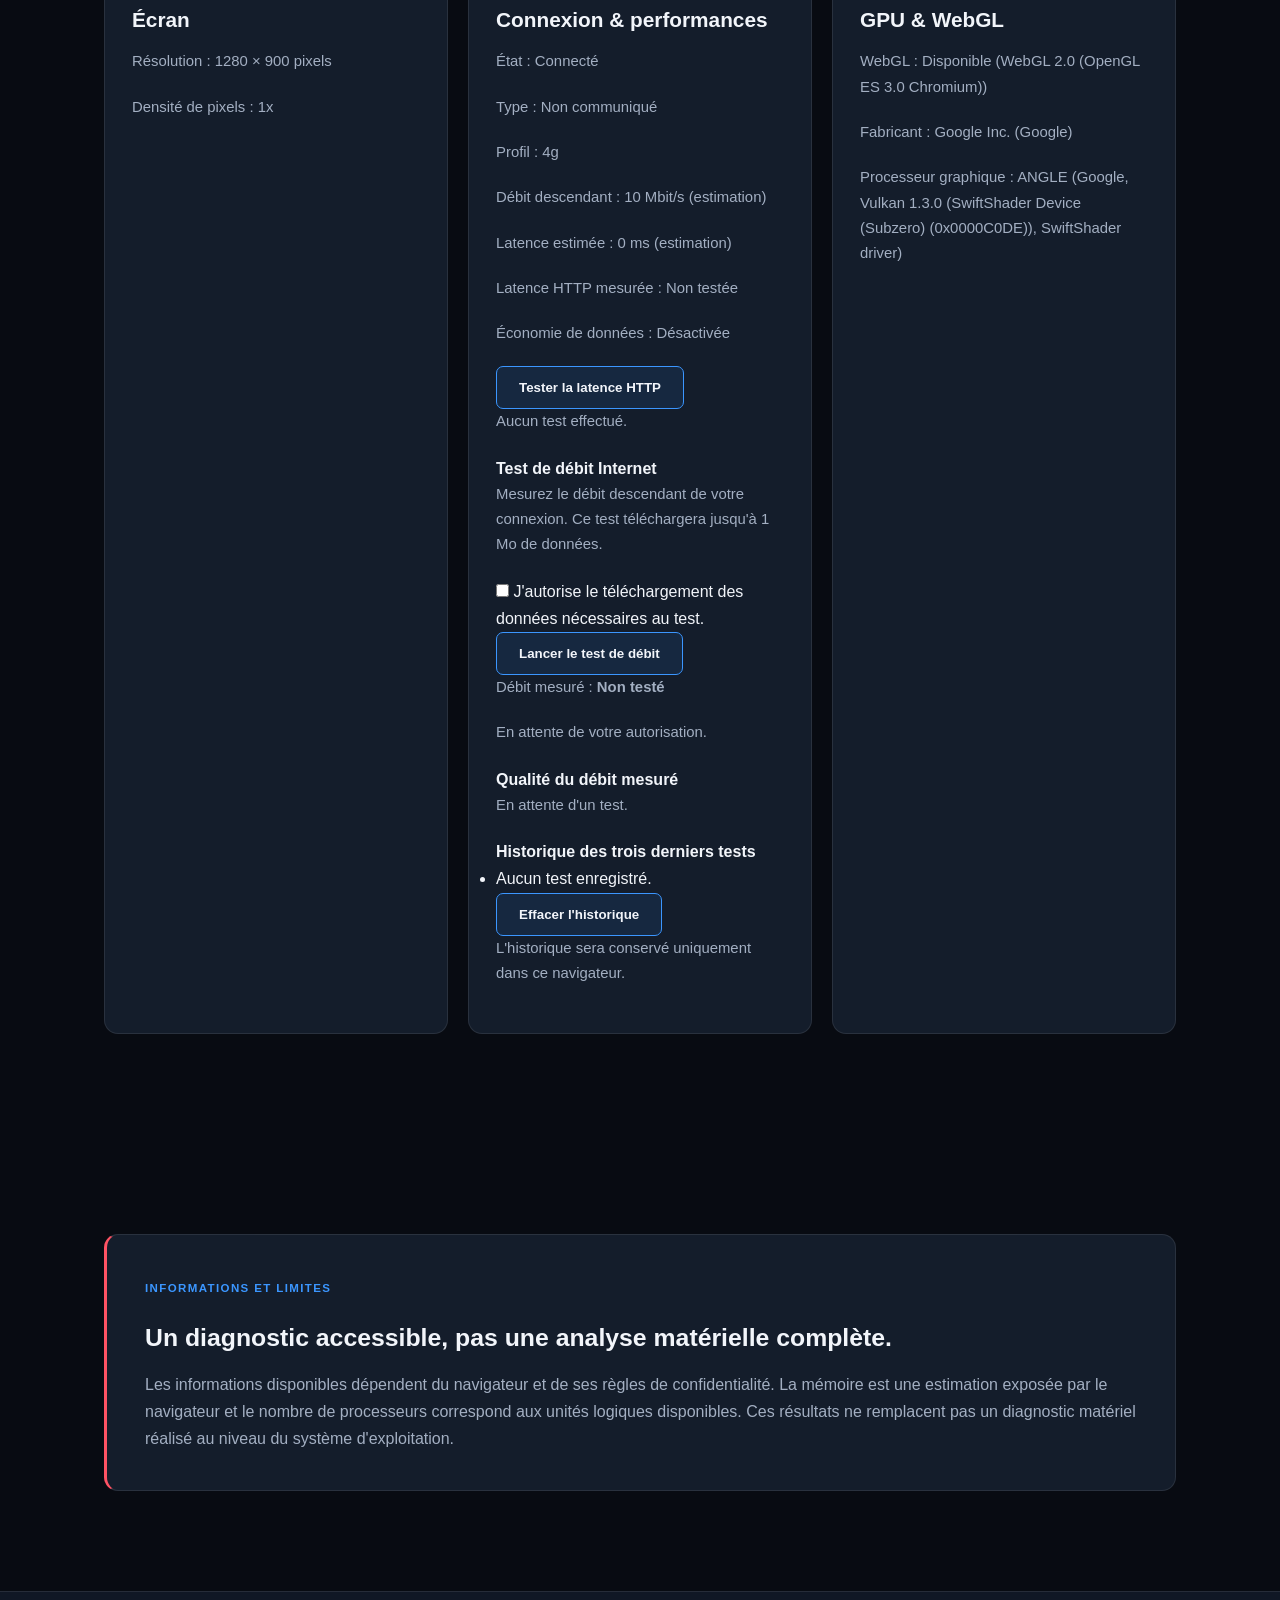
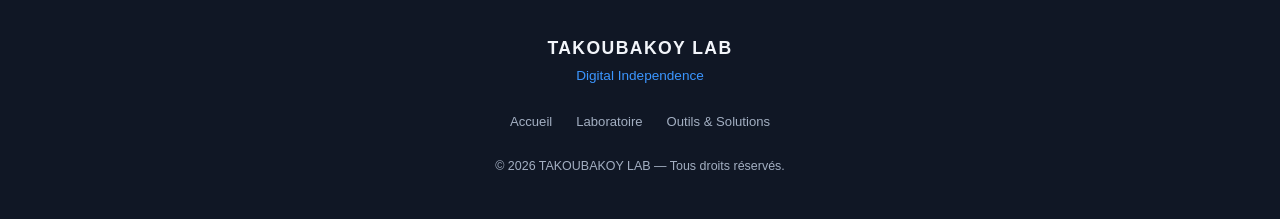
==== commit 6f56a878: "add network quality and speed history interface" ====
--- a/diagnostic/index.html
+++ b/diagnostic/index.html
@@ -195,6 +195,33 @@
             <p id="diag-speed-status" aria-live="polite">
               En attente de votre autorisation.
             </p>
+                             
+            <div class="speed-quality-panel">
+              <h4>Qualité du débit mesuré</h4>
+              <p id="diag-speed-quality" aria-live="polite">
+                En attente d'un test.
+              </p>
+            </div>
+
+            <div class="speed-history-panel">
+              <h4>Historique des trois derniers tests</h4>
+
+              <ul id="diag-speed-history">
+                <li>Aucun test enregistré.</li>
+              </ul>
+
+              <button
+                type="button"
+                id="diag-speed-history-clear"
+                class="primary-link">
+                Effacer l'historique
+              </button>
+
+              <p>
+                L'historique sera conservé uniquement dans ce navigateur.
+              </p>
+            </div>
+
 
           </div>
         </article>
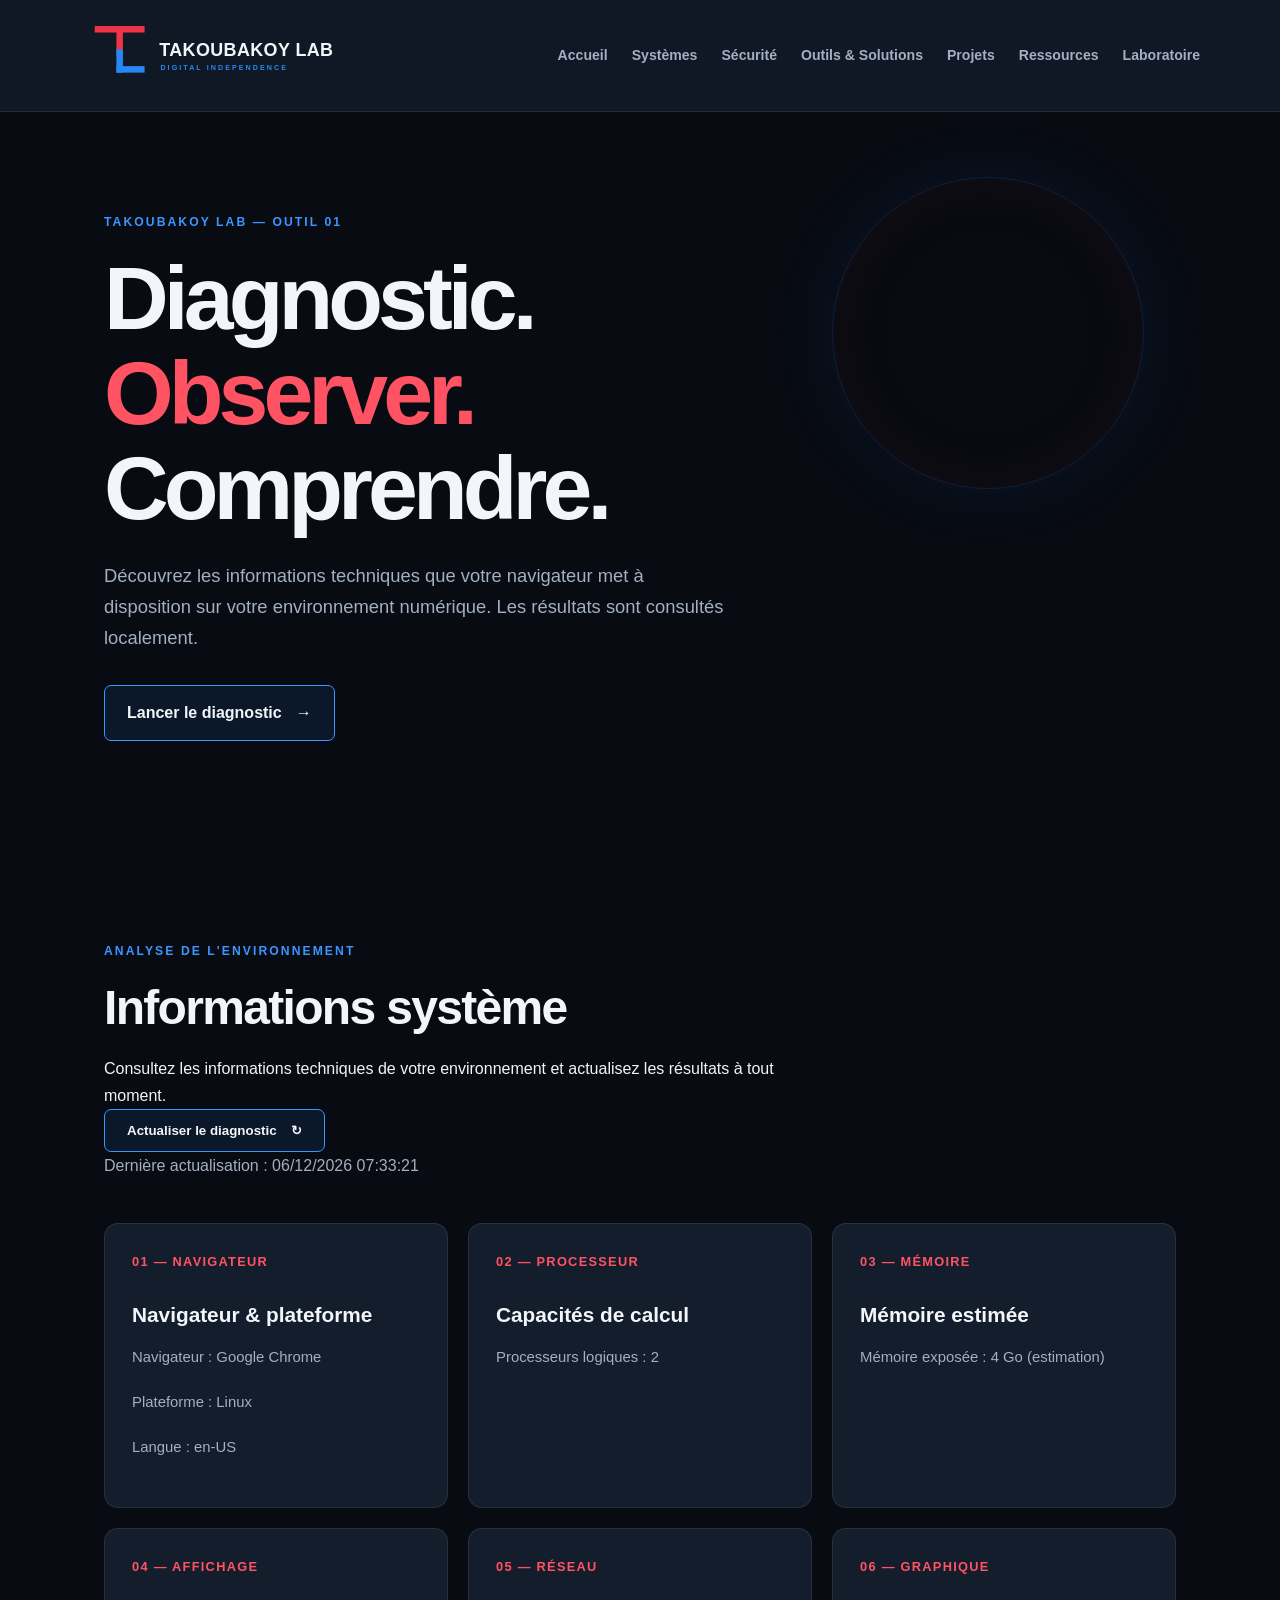
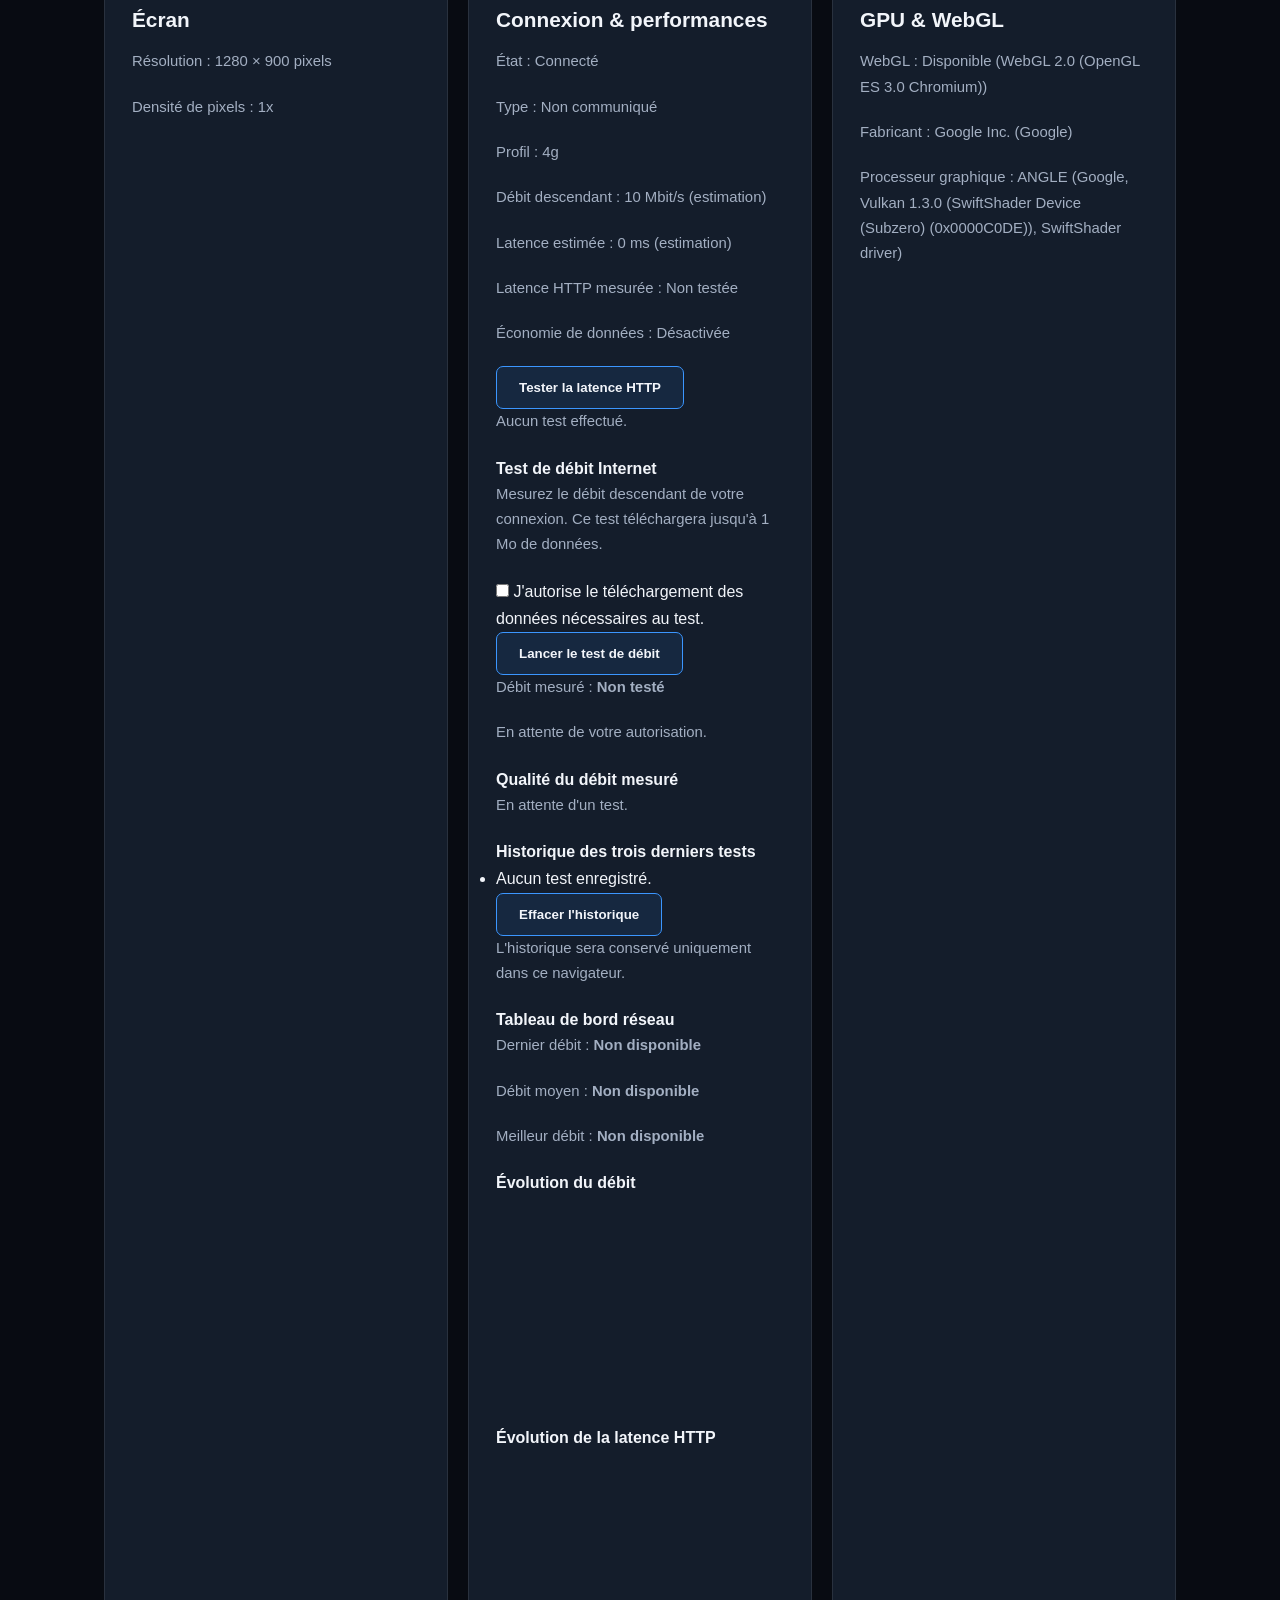
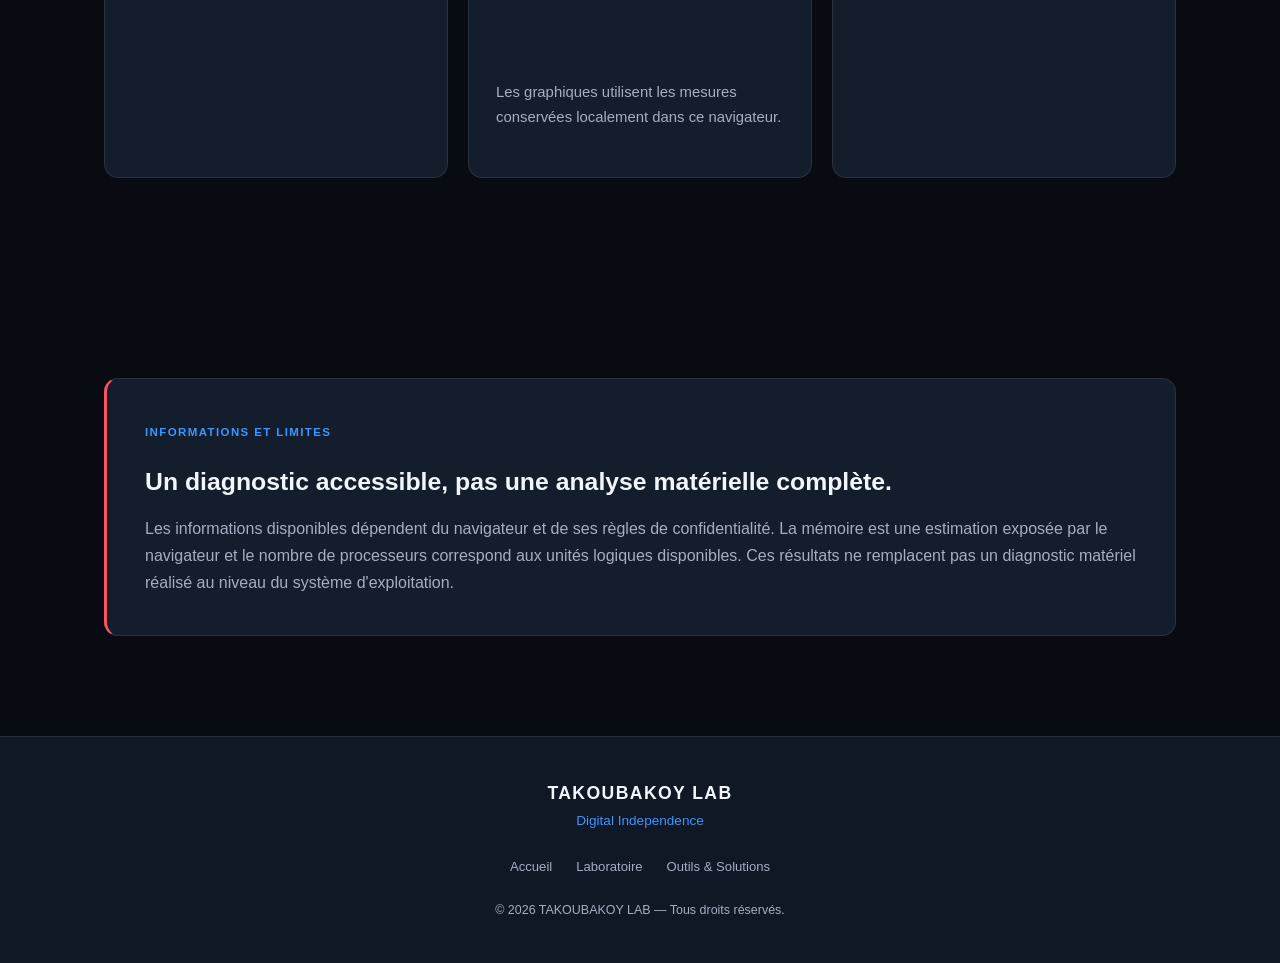
==== commit ea3f32eb: "add network performance dashboard interface" ====
--- a/diagnostic/index.html
+++ b/diagnostic/index.html
@@ -221,6 +221,63 @@
                 L'historique sera conservé uniquement dans ce navigateur.
               </p>
             </div>
+                             
+            <div class="network-dashboard">
+
+              <h4>Tableau de bord réseau</h4>
+
+              <div class="network-statistics">
+
+                <p>
+                  Dernier débit :
+                  <strong id="diag-speed-latest">Non disponible</strong>
+                </p>
+
+                <p>
+                  Débit moyen :
+                  <strong id="diag-speed-average">Non disponible</strong>
+                </p>
+
+                <p>
+                  Meilleur débit :
+                  <strong id="diag-speed-best">Non disponible</strong>
+                </p>
+
+              </div>
+
+              <div class="network-chart">
+                <h4>Évolution du débit</h4>
+
+                <canvas
+                  id="diag-speed-chart"
+                  width="600"
+                  height="220"
+                  role="img"
+                  aria-label="Graphique de l'évolution des débits mesurés">
+                  Graphique des débits mesurés.
+                </canvas>
+              </div>
+
+              <div class="network-chart">
+                <h4>Évolution de la latence HTTP</h4>
+
+                <canvas
+                  id="diag-latency-chart"
+                  width="600"
+                  height="220"
+                  role="img"
+                  aria-label="Graphique de l'évolution de la latence HTTP">
+                  Graphique des latences HTTP mesurées.
+                </canvas>
+              </div>
+
+              <p class="network-dashboard-note">
+                Les graphiques utilisent les mesures conservées
+                localement dans ce navigateur.
+              </p>
+
+            </div>
+
 
 
           </div>
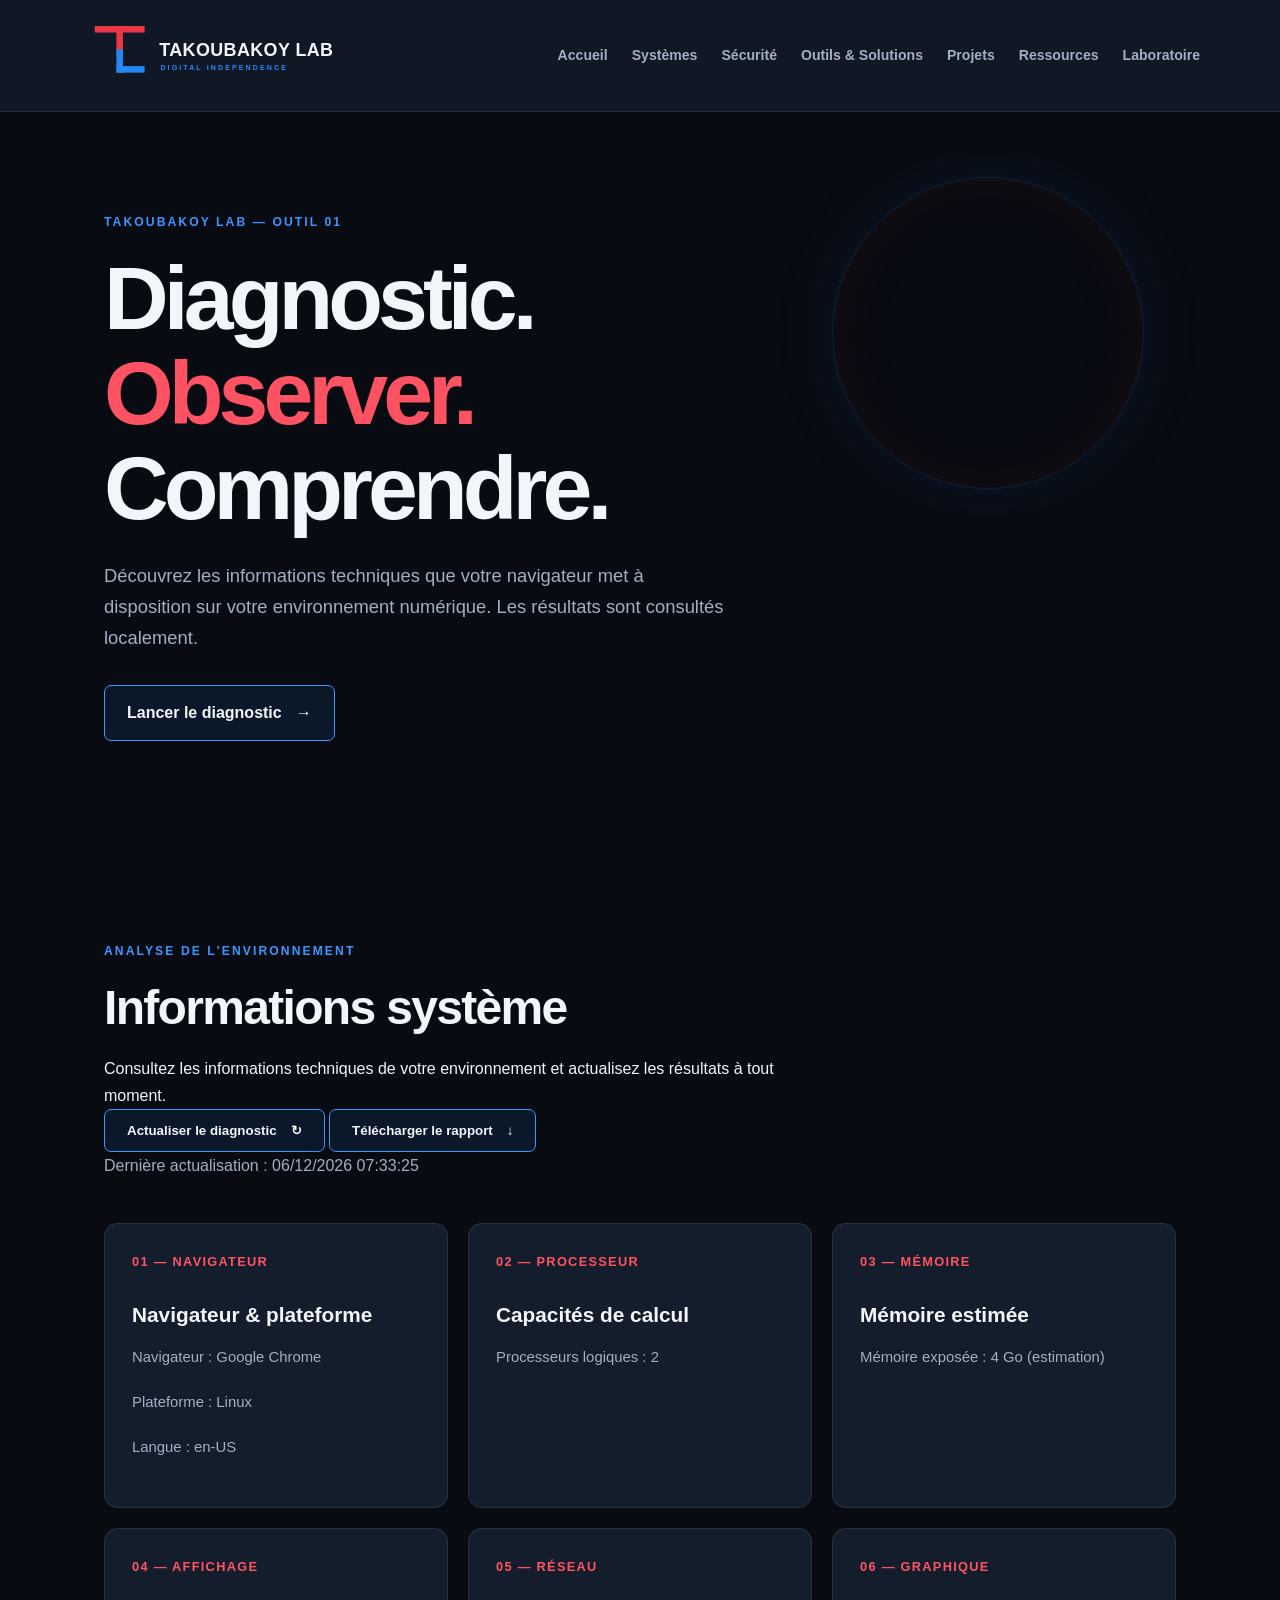
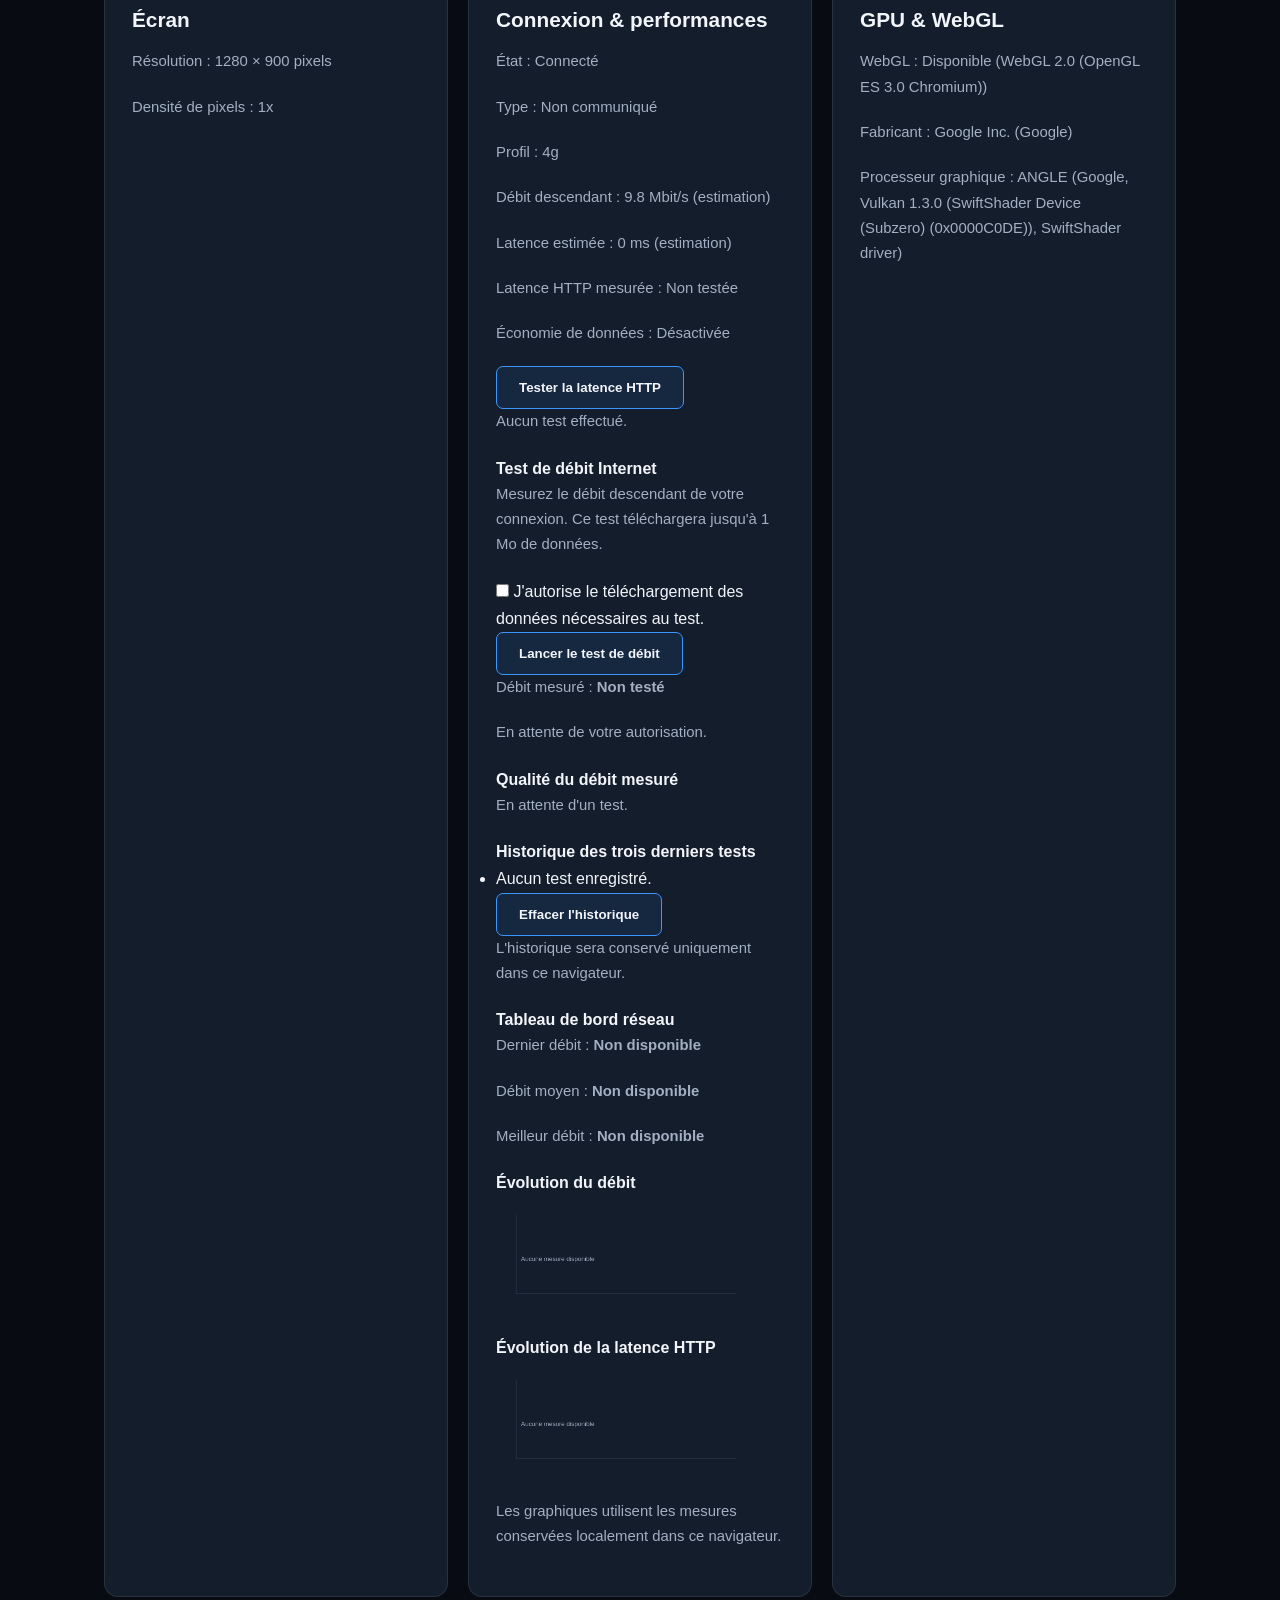
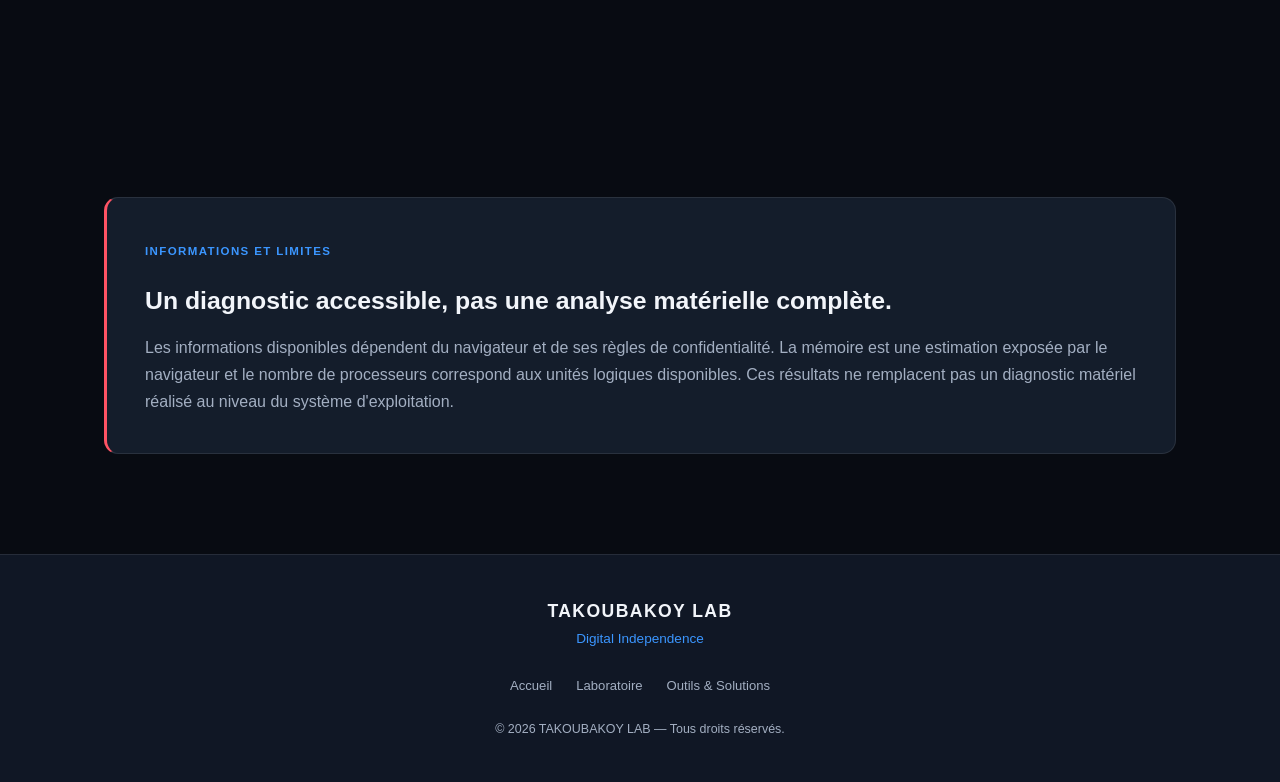
==== commit f145c0c1: "add system diagnostic report export button" ====
--- a/diagnostic/index.html
+++ b/diagnostic/index.html
@@ -106,6 +106,13 @@
           Actualiser le diagnostic
           <span aria-hidden="true">↻</span>
         </button>
+        <button
+  type="button"
+  id="diag-export"
+  class="primary-link">
+  Télécharger le rapport
+  <span aria-hidden="true">↓</span>
+</button>
 
         <p id="diag-last-update" aria-live="polite">
           Diagnostic initialisé.
--- a/assets/css/style.css
+++ b/assets/css/style.css
@@ -515,3 +515,20 @@
     transition-duration: 0.01ms !important;
   }
 }
+
+/* 16 — TABLEAU DE BORD RÉSEAU */
+
+.network-dashboard,
+.network-chart {
+  width: 100%;
+  max-width: 100%;
+  min-width: 0;
+}
+
+.network-chart canvas {
+  display: block;
+  width: 100%;
+  max-width: 100%;
+  height: auto;
+  margin: 12px 0 20px;
+}
